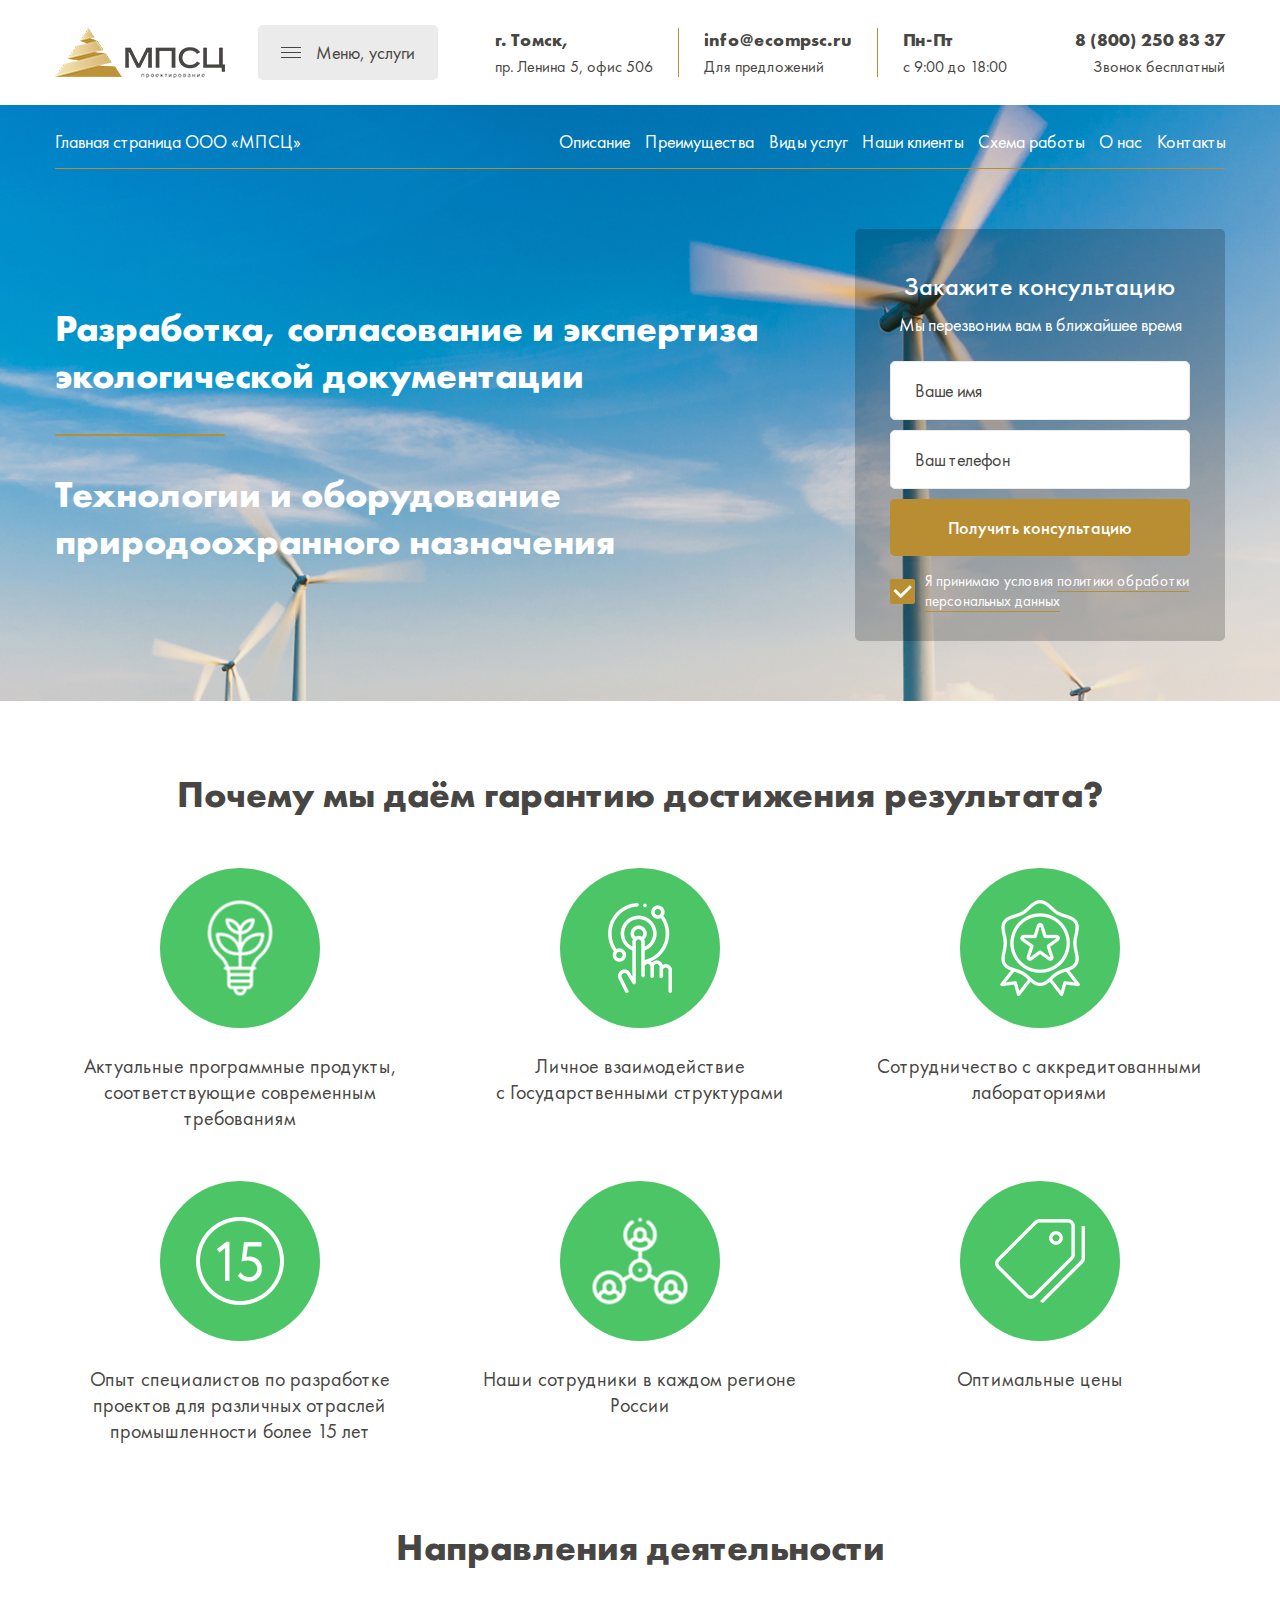
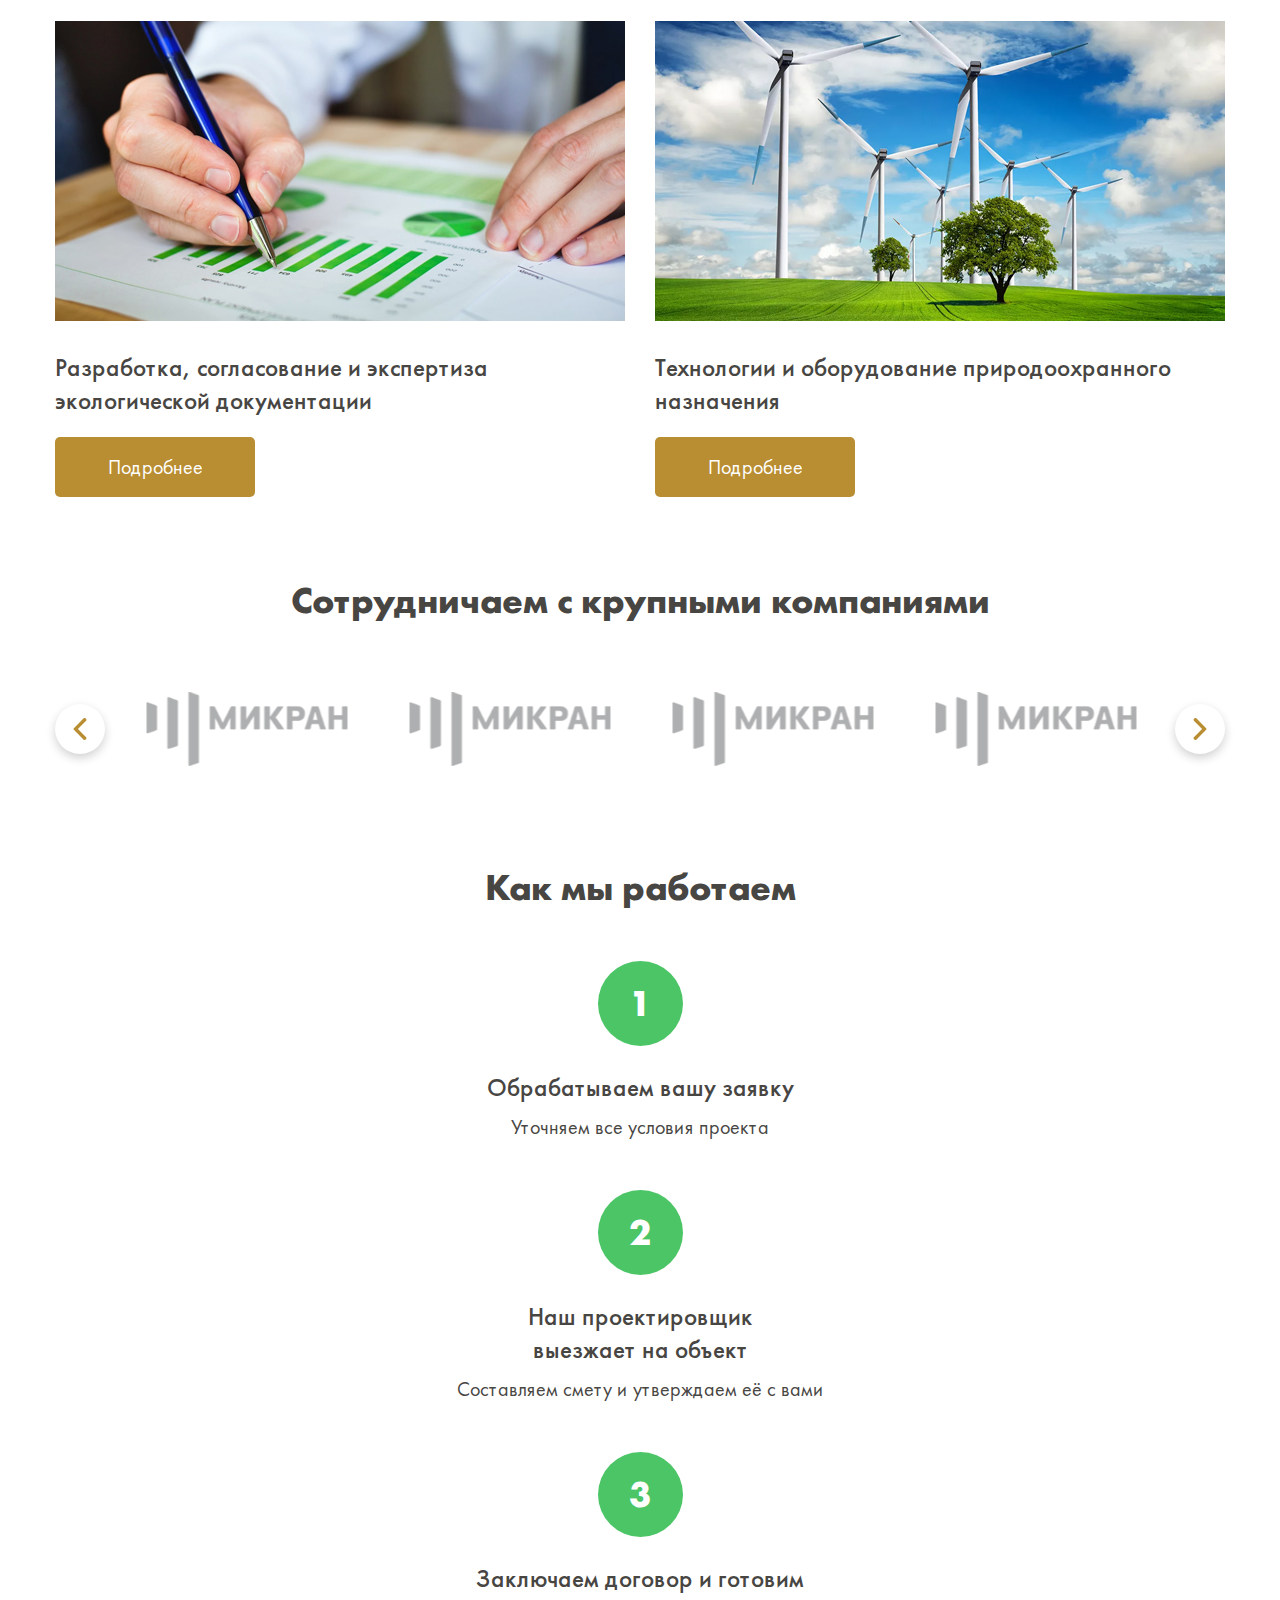
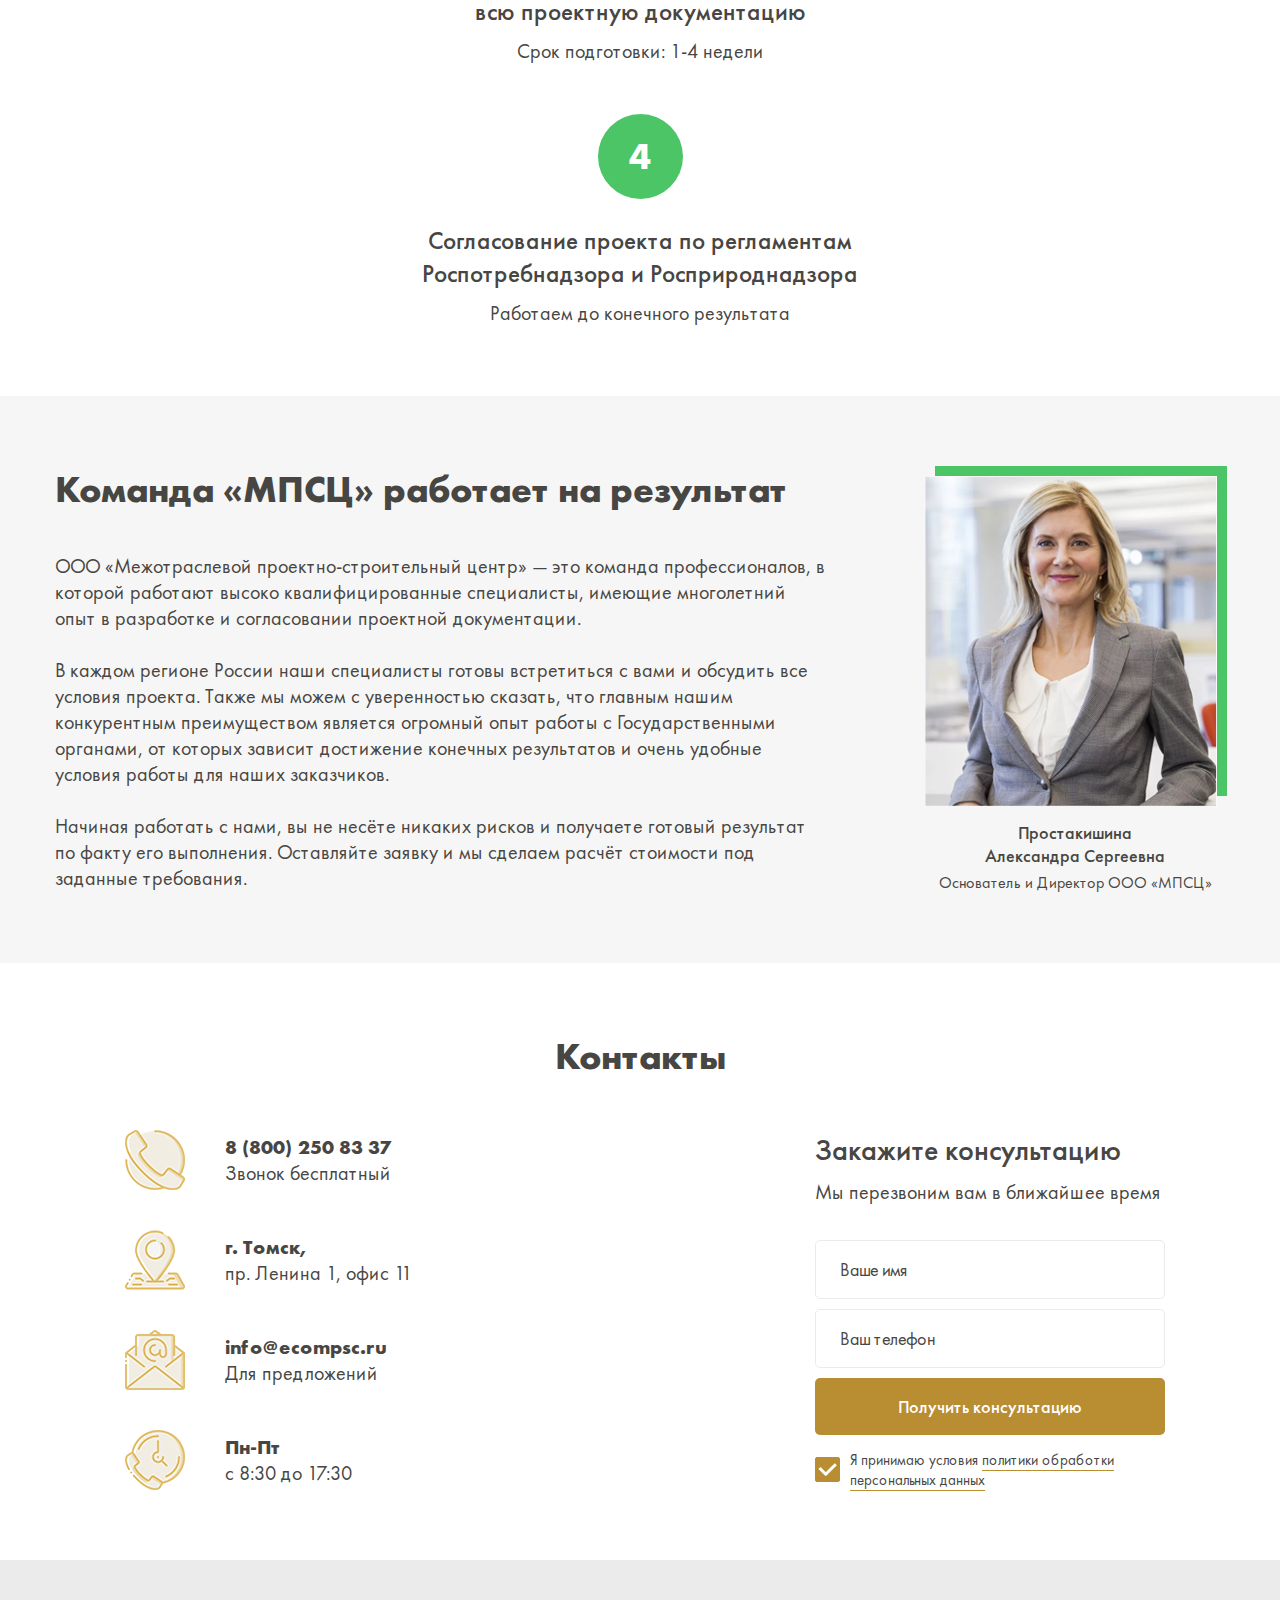
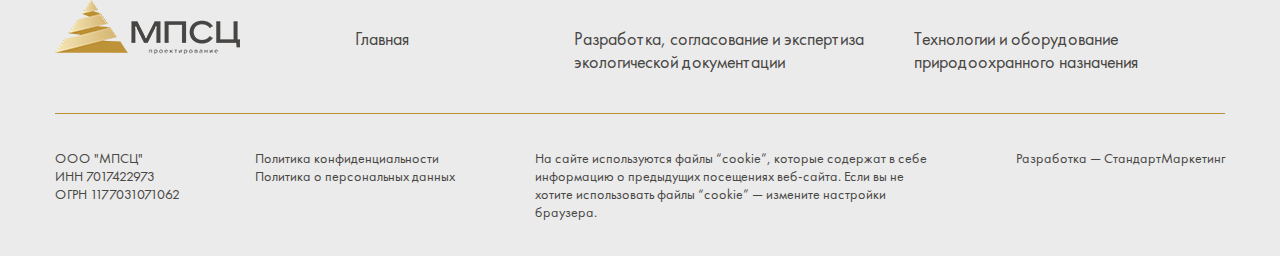
==== index.html @ b207e724 "sfdvdsfv" ====
<!DOCTYPE html>
<html>
<head>
	<title></title>
	<meta name="keywords" content=''>
	<meta name="description" content=''>

	<meta name="format-detection" content="telephone=no">

	<meta http-equiv="Content-Type" content="text/html; charset=utf-8">
	<meta name="viewport" content="width=device-width,minimum-scale=1,maximum-scale=1">
	<link rel="stylesheet" href="css/reset.css" type="text/css">
	<link rel="stylesheet" href="css/jquery.fancybox.css" type="text/css">
	<link rel="stylesheet" href="css/slick.css" type="text/css">
	<link rel="stylesheet" href="css/layout.css" type="text/css">
	<link rel="stylesheet" href="css/main.css" type="text/css">

</head>
<body>
	<div class="body-wrap">
		<div class="header">
			<div class="container">
				<div class="wrap">
					<div class="mobile-btn">
						<div class="mobile-btn-el"></div>
					</div>
					<div class="header-logo">
						<a href="/"><img src="i/logo.png"></a>
					</div>
					<div class="header-menu-btn">
						<div class="burger">
							<div class="burger-el"></div>
						</div>
						<span>Меню, услуги</span>
					</div>
					<div class="header-contacts">
						<div class="item">
							<div class="title">г. Томск,</div>
							<span>пр.&nbsp;Ленина&nbsp;5, офис&nbsp;506</span>
						</div>
						<div class="item">
							<div class="title"><a href="mailto:info@ecompsc.ru">info@ecompsc.ru</a></div>
							<span>Для предложений</span>
						</div>
						<div class="item">
							<div class="title">Пн-Пт</div>
							<span>с&nbsp;9:00 до&nbsp;18:00</span>
						</div>
					</div>
					<div class="header-phone">
						<a href="tel:88002508337">8 (800) 250 83 37</a>
						<span>Звонок бесплатный</span>
					</div>
				</div>
			</div>
		</div>

		<div class="b-face">
			<div class="face-head">
				<div class="container">
					<div class="wrap">
						<div class="title">Главная страница ООО «МПСЦ»</div>
						<ul class="face-nav">
							<li><a href="#" class="nav-a">Описание</a></li>
							<li><a href="#" class="nav-a">Преимущества</a></li>
							<li><a href="#" class="nav-a">Виды услуг</a></li>
							<li><a href="#" class="nav-a">Наши клиенты</a></li>
							<li><a href="#" class="nav-a">Схема работы</a></li>
							<li><a href="#" class="nav-a">О нас</a></li>
							<li><a href="#" class="nav-a">Контакты</a></li>
						</ul>
					</div>
				</div>
			</div>
			<div class="face-content">
				<div class="container">
					<div class="wrap">
						<div class="content">
							<h2 class="title">Разработка, согласование и&nbsp;экспертиза экологической документации</h2>
							<div class="line"></div>
							<h3 class="title">Технологии и&nbsp;оборудование природоохранного назначения</h3>
						</div>
						<div class="form-wrap">
							<div class="title">Закажите консультацию</div>
							<div class="subtitle">Мы перезвоним вам в ближайшее время</div>
							<div class="b-form">
								<form>
									<div class="b-input">
										<input type="text" placeholder="Ваше имя">
									</div>
									<div class="b-input">
										<input type="tel" placeholder="Ваш телефон">
									</div>
									<button type="submit" class="b-btn">Получить консультацию</button>
									<div class="policy-text"><div class="radio-btn active"></div>Я принимаю условия <a href="#popup-policy" class="fancybox">политики обработки персональных данных</a></div>
								</form>
							</div>
						</div>
					</div>
				</div>
			</div>
		</div>

		<div class="b-section first">
			<div class="container">
				<h2 class="b-title">Почему мы даём гарантию достижения результата?</h2>
				<ul class="b-advs">
					<li>
						<div class="image"><img src="i/adv-i-1.png"></div>
						<div class="text">Актуальные программные продукты, соответствующие современным требованиям</div>
					</li>
					<li>
						<div class="image"><img src="i/adv-i-2.png"></div>
						<div class="text">Личное взаимодействие с&nbsp;Государственными структурами</div>
					</li>
					<li>
						<div class="image"><img src="i/adv-i-3.png"></div>
						<div class="text">Сотрудничество с&nbsp;аккредитованными лабораториями</div>
					</li>
					<li>
						<div class="image"><img src="i/adv-i-4.png"></div>
						<div class="text">Опыт специалистов по разработке проектов для различных отраслей промышленности более 15&nbsp;лет</div>
					</li>
					<li>
						<div class="image"><img src="i/adv-i-5.png"></div>
						<div class="text">Наши сотрудники в&nbsp;каждом регионе России</div>
					</li>
					<li>
						<div class="image"><img src="i/adv-i-6.png"></div>
						<div class="text">Оптимальные цены</div>
					</li>
				</ul>
			</div>
		</div>

		<div class="b-section">
			<div class="container">
				<h2 class="b-title">Направления деятельности</h2>
				<ul class="b-cards">
					<li>
						<div class="image"><img src="i/direct-1.jpg"></div>
						<div class="title">Разработка, согласование и&nbsp;экспертиза экологической документации</div>
						<a href="#" class="b-btn">Подробнее</a>
					</li>
					<li>
						<div class="image"><img src="i/direct-2.jpg"></div>
						<div class="title">Технологии и&nbsp;оборудование природоохранного назначения</div>
						<a href="#" data-scroll-offset="30" class="b-btn">Подробнее</a>
					</li>
				</ul>
			</div>
		</div>

		<div class="b-section">
			<div class="container">
				<h2 class="b-title">Сотрудничаем с&nbsp;крупными компаниями</h2>
				<div class="b-logos-slider">
					<div class="slide"><img src="i/s-logo-1.png"></div>
					<div class="slide"><img src="i/s-logo-1.png"></div>
					<div class="slide"><img src="i/s-logo-1.png"></div>
					<div class="slide"><img src="i/s-logo-1.png"></div>
					<div class="slide"><img src="i/s-logo-1.png"></div>
				</div>
			</div>
		</div>

		<div class="b-section last">
			<div class="container">
				<h2 class="b-title">Как мы работаем</h2>
				<ul class="b-steps">
					<li>
						<div class="number">1</div>
						<div class="title">Обрабатываем вашу заявку</div>
						<div class="text">Уточняем все условия проекта</div>
					</li>
					<li>
						<div class="number">2</div>
						<div class="title">Наш проектировщик<br> выезжает на&nbsp;объект</div>
						<div class="text">Составляем смету и&nbsp;утверждаем её с&nbsp;вами</div>
					</li>
					<li>
						<div class="number">3</div>
						<div class="title">Заключаем договор и&nbsp;готовим<br> всю проектную документацию</div>
						<div class="text">Срок подготовки: <nobr>1-4 недели</nobr></div>
					</li>
					<li>
						<div class="number">4</div>
						<div class="title">Согласование проекта по&nbsp;регламентам<br> Роспотребнадзора и&nbsp;Росприроднадзора</div>
						<div class="text">Работаем до&nbsp;конечного результата</div>
					</li>
				</ul>
			</div>
		</div>

		<div class="b-section grey-section">
			<div class="container">
				<div class="b-person-text">
					<div class="content">
						<h2 class="b-title">Команда «МПСЦ» работает на&nbsp;результат</h2>
						<div class="b-text">
							<p>ООО «Межотраслевой проектно-строительный центр» — это команда профессионалов, в которой работают высоко квалифицированные специалисты, имеющие многолетний опыт в разработке и согласовании проектной документации.</p><br>
							<p>В каждом регионе России наши специалисты готовы встретиться с вами и обсудить все условия проекта. Также мы можем с уверенностью сказать, что главным нашим конкурентным преимуществом является огромный опыт работы с Государственными органами, от которых зависит достижение конечных результатов и очень удобные условия работы для наших заказчиков.</p><br>
							<p>Начиная работать с нами, вы не несёте никаких рисков и получаете готовый результат по факту его выполнения. Оставляйте заявку и мы сделаем расчёт стоимости под заданные требования.</p>
						</div>
					</div>
					<div class="person">
						<div class="image"><img src="i/director.jpg"></div>
						<div class="name">Простакишина<br> Александра Сергеевна</div>
						<div class="position">Основатель и&nbsp;Директор ООО&nbsp;«МПСЦ»</div>
					</div>
				</div>
			</div>
		</div>

		<div class="b-section last">
			<div class="container">
				<h2 class="b-title">Контакты</h2>
				<div class="b-contacts">
					<ul class="contacts-list">
						<li>
							<div class="icon"><img src="i/cont-1.png"></div>
							<div class="text">
								<div class="title"><a href="tel:88002508337">8 (800) 250 83 37</a></div>
								<p>Звонок бесплатный</p>
							</div>
						</li>
						<li>
							<div class="icon"><img src="i/cont-2.png"></div>
							<div class="text">
								<div class="title">г.&nbsp;Томск,</div>
								<p>пр.&nbsp;Ленина&nbsp;1, офис&nbsp;11</p>
							</div>
						</li>
						<li>
							<div class="icon"><img src="i/cont-3.png"></div>
							<div class="text">
								<div class="title"><a href="mailto:info@ecompsc.ru">info@ecompsc.ru</a></div>
								<p>Для предложений</p>
							</div>
						</li>
						<li>
							<div class="icon"><img src="i/cont-4.png"></div>
							<div class="text">
								<div class="title">Пн-Пт</div>
								<p>с&nbsp;8:30 до&nbsp;17:30</p>
							</div>
						</li>
					</ul>
					<div class="form-wrap">
						<div class="title">Закажите консультацию</div>
						<div class="subtitle">Мы перезвоним вам в&nbsp;ближайшее время</div>
						<div class="b-form">
							<form>
								<div class="b-input">
									<input type="text" placeholder="Ваше имя">
								</div>
								<div class="b-input">
									<input type="tel" placeholder="Ваш телефон">
								</div>
								<button type="submit" class="b-btn">Получить консультацию</button>
								<div class="policy-text"><div class="radio-btn active"></div>Я принимаю условия <a href="#popup-policy" class="fancybox">политики обработки персональных данных</a></div>
							</form>
						</div>
					</div>
				</div>
			</div>
		</div>

		<div class="footer">
			<div class="container">
				<div class="footer-top">
					<div class="footer-logo">
						<a href="/"><img src="i/logo-big.png"></a>
					</div>
					<div class="footer-nav">
						<ul>
							<li><a href="/">Главная</a></li>
						</ul>
						<ul>
							<li><a href="/">Разработка, согласование и&nbsp;экспертиза экологической документации</a></li>
						</ul>
						<ul>
							<li><a href="/">Технологии и&nbsp;оборудование природоохранного назначения</a></li>
						</ul>
					</div>
				</div>
				<div class="footer-bot">
					<div class="footer-about">
						<ul>
							<li>ООО "МПСЦ"</li>
							<li>ИНН 7017422973</li>
							<li>ОГРН 1177031071062</li>
						</ul>
						<ul>
							<li><a href="/" target="_blank">Политика конфиденциальности</a></li>
							<li><a href="#popup-policy" class="fancybox">Политика о&nbsp;персональных данных</a></li>
						</ul>
					</div>
					<div class="footer-cookie">
						<p>На сайте используются <a href="/" target="_blank">файлы “cookie”</a>, которые содержат в себе информацию о предыдущих посещениях веб-сайта. Если вы не хотите использовать <a href="/" target="_blank">файлы “cookie”</a> — измените настройки браузера.</p>
					</div>
					<div class="logo-dev">
						<a href="https://atkgroup.pro">Разработка — СтандартМаркетинг</a>
					</div>
				</div>
			</div>
		</div>

		<div style="display:none;">
		</div>
	</div>

	<script type="text/javascript" src="js/jquery-2.1.1.min.js"></script>
	<script type="text/javascript" src="js/jquery.fancybox.js"></script>
	<script type="text/javascript" src="js/jquery.inputmask.bundle.js"></script>
	<script type="text/javascript" src="js/slick.js"></script>
	<script type="text/javascript" src="js/main.js"></script>
</body>
</html>
---- css/layout.css ----
@charset "utf-8";

@font-face {
    font-family: 'FuturaPT';
    src: url('../fonts/FuturaPT-Light.eot');
    src: url('../fonts/FuturaPT-Light.eot?#iefix') format('embedded-opentype'),
         url('../fonts/FuturaPT-Light.svg#FuturaPT-Light') format('svg'),
         url('../fonts/FuturaPT-Light.ttf') format('truetype'),
         url('../fonts/FuturaPT-Light.woff') format('woff'),
         url('../fonts/FuturaPT-Light.woff2') format('woff2');
    font-weight: 300;
    font-style: normal;
    font-display: swap;
}

@font-face {
    font-family: 'FuturaPT';
    src: url('../fonts/FuturaPT-Book.eot');
    src: url('../fonts/FuturaPT-Book.eot?#iefix') format('embedded-opentype'),
         url('../fonts/FuturaPT-Book.svg#FuturaPT-Book') format('svg'),
         url('../fonts/FuturaPT-Book.ttf') format('truetype'),
         url('../fonts/FuturaPT-Book.woff') format('woff'),
         url('../fonts/FuturaPT-Book.woff2') format('woff2');
    font-weight: normal;
    font-style: normal;
    font-display: swap;
}

@font-face {
    font-family: 'FuturaPT';
    src: url('../fonts/FuturaPT-Medium.eot');
    src: url('../fonts/FuturaPT-Medium.eot?#iefix') format('embedded-opentype'),
         url('../fonts/FuturaPT-Medium.svg#FuturaPT-Medium') format('svg'),
         url('../fonts/FuturaPT-Medium.ttf') format('truetype'),
         url('../fonts/FuturaPT-Medium.woff') format('woff'),
         url('../fonts/FuturaPT-Medium.woff2') format('woff2');
    font-weight: 500;
    font-style: normal;
    font-display: swap;
}

@font-face {
  font-family: 'FuturaPT';
    src: url('../fonts/FuturaPT-Demi.eot');
    src: url('../fonts/FuturaPT-Demi.eot?#iefix') format('embedded-opentype'),
         url('../fonts/FuturaPT-Demi.svg#FuturaPT-Demi') format('svg'),
         url('../fonts/FuturaPT-Demi.ttf') format('truetype'),
         url('../fonts/FuturaPT-Demi.woff') format('woff'),
         url('../fonts/FuturaPT-Demi.woff2') format('woff2');
    font-weight: 600;
    font-style: normal;
    font-display: swap;
}

@font-face {
    font-family: 'FuturaPT';
    src: url('../fonts/FuturaPT-Bold.eot');
    src: url('../fonts/FuturaPT-Bold.eot?#iefix') format('embedded-opentype'),
         url('../fonts/FuturaPT-Bold.svg#FuturaPT-Bold') format('svg'),
         url('../fonts/FuturaPT-Bold.ttf') format('truetype'),
         url('../fonts/FuturaPT-Bold.woff') format('woff'),
         url('../fonts/FuturaPT-Bold.woff2') format('woff2');
    font-weight: 700;
    font-style: normal;
    font-display: swap;
}

@font-face {
    font-family: 'FuturaPT';
    src: url('../fonts/FuturaPT-ExtraBold.eot');
    src: url('../fonts/FuturaPT-ExtraBold.eot?#iefix') format('embedded-opentype'),
         url('../fonts/FuturaPT-ExtraBold.svg#FuturaPT-ExtraBold') format('svg'),
         url('../fonts/FuturaPT-ExtraBold.ttf') format('truetype'),
         url('../fonts/FuturaPT-ExtraBold.woff') format('woff'),
         url('../fonts/FuturaPT-ExtraBold.woff2') format('woff2');
    font-weight: 800;
    font-style: normal;
    font-display: swap;
}

@font-face {
    font-family: 'FuturaPT';
    src: url('../fonts/FuturaPT-Heavy.eot');
    src: url('../fonts/FuturaPT-Heavy.eot?#iefix') format('embedded-opentype'),
         url('../fonts/FuturaPT-Heavy.svg#FuturaPT-Heavy') format('svg'),
         url('../fonts/FuturaPT-Heavy.ttf') format('truetype'),
         url('../fonts/FuturaPT-Heavy.woff') format('woff'),
         url('../fonts/FuturaPT-Heavy.woff2') format('woff2');
    font-weight: 900;
    font-style: normal;
    font-display: swap;
}

@font-face {
    font-family: 'FuturaPTCond';
    src: url('../fonts/FuturaPTCond-Book.eot');
    src: url('../fonts/FuturaPTCond-Book.eot?#iefix') format('embedded-opentype'),
         url('../fonts/FuturaPTCond-Book.svg#FuturaPTCond-Book') format('svg'),
         url('../fonts/FuturaPTCond-Book.ttf') format('truetype'),
         url('../fonts/FuturaPTCond-Book.woff') format('woff'),
         url('../fonts/FuturaPTCond-Book.woff2') format('woff2');
    font-weight: normal;
    font-style: normal;
    font-display: swap;
}

@font-face {
    font-family: 'FuturaPTCond';
    src: url('../fonts/FuturaPTCond-Medium.eot');
    src: url('../fonts/FuturaPTCond-Medium.eot?#iefix') format('embedded-opentype'),
         url('../fonts/FuturaPTCond-Medium.svg#FuturaPTCond-Medium') format('svg'),
         url('../fonts/FuturaPTCond-Medium.ttf') format('truetype'),
         url('../fonts/FuturaPTCond-Medium.woff') format('woff'),
         url('../fonts/FuturaPTCond-Medium.woff2') format('woff2');
    font-weight: 500;
    font-style: normal;
    font-display: swap;
}

@font-face {
    font-family: 'FuturaPTCond';
    src: url('../fonts/FuturaPTCond-Bold.eot');
    src: url('../fonts/FuturaPTCond-Bold.eot?#iefix') format('embedded-opentype'),
         url('../fonts/FuturaPTCond-Bold.svg#FuturaPTCond-Bold') format('svg'),
         url('../fonts/FuturaPTCond-Bold.ttf') format('truetype'),
         url('../fonts/FuturaPTCond-Bold.woff') format('woff'),
         url('../fonts/FuturaPTCond-Bold.woff2') format('woff2');
    font-weight: 700;
    font-style: normal;
    font-display: swap;
}

@font-face {
    font-family: 'FuturaPTCond';
    src: url('../fonts/FuturaPTCond-ExtraBold.eot');
    src: url('../fonts/FuturaPTCond-ExtraBold.eot?#iefix') format('embedded-opentype'),
         url('../fonts/FuturaPTCond-ExtraBold.svg#FuturaPTCond-ExtraBold') format('svg'),
         url('../fonts/FuturaPTCond-ExtraBold.ttf') format('truetype'),
         url('../fonts/FuturaPTCond-ExtraBold.woff') format('woff'),
         url('../fonts/FuturaPTCond-ExtraBold.woff2') format('woff2');
    font-weight: 800;
    font-style: normal;
    font-display: swap;
}

html,
body {
	position: relative;
}
body {
	min-width: 300px;
	text-align: center;
	overflow-x: hidden;
	-webkit-text-size-adjust: none;
	color: #484643;
    font-family: 'FuturaPT', sans-serif;
}
body.no-scroll {
	height: 100vh !important;
	overflow: hidden !important;
}
body .body-wrap {
    box-sizing: border-box;
    overflow-x: hidden;
}
a{
	text-decoration: none;
	color: inherit;
	-webkit-transition: all 0.3s;
    -moz-transition: all 0.3s;
    -ms-transition: all 0.3s;
    transition: all 0.3s;
}
a[href^="tel:"], a[href^="mailto:"] {
    white-space: nowrap;
}
button {
	-webkit-transition: all 0.3s;
    -moz-transition: all 0.3s;
    -ms-transition: all 0.3s;
    transition: all 0.3s;
}
button:hover {
    cursor: pointer;
}
li{
	list-style: none;
}
h1,h2,h3,h4,h5,h6{
	font-weight: normal;
}
label.error{
	display: none !important;
}
input.error,textarea.error{
	border-color: #ff0000 !important;
}
.fancybox-inner{
	overflow: visible !important;
}
.b{
	position: relative;
}
.container {
	position: relative;
	max-width: 1230px;
	padding: 0 30px;
	box-sizing: border-box;
	margin: 0px auto;
}
input, textarea, button {
    font-family: 'FuturaPT', sans-serif;
    -webkit-appearance: none;
    -moz-appearance: none;
}
input::-webkit-input-placeholder {
	color: #484643;
}
input:-moz-placeholder {
    color: #484643;
}
textarea::-webkit-input-placeholder {
    color: #484643;
}
textarea:-moz-placeholder {
    color: #484643;
}
.mobile-btn {
	display: none;
    position: relative;
	width: 40px;
	height: 40px;
	z-index: 1;
    cursor: pointer;
    margin-right: 120px;
}
.mobile-btn .mobile-btn-el{
	position: absolute;
	border-radius: 100px;
	top: calc(50% - 1.5px);
	left: 5px;
	width: 30px;
	height: 3px;
	background-color: #b98d31;
	opacity: 1;
	-webkit-transition: all 0.3s;
	-moz-transition: all 0.3s;
	-ms-transition: all 0.3s;
	transition: all 0.3s;
}
.mobile-btn::before {
    content: '';
    position: absolute;
    border-radius: 100px;
    left: 5px;
    top: calc(50% - 1.5px);
    width: 30px;
    height: 3px;
    background-color: #b98d31;
    -webkit-transform: translateY(-7px);
    -moz-transform: translateY(-7px);
    -ms-transform: translateY(-7px);
    transform: translateY(-7px);
    -webkit-transition: all 0.3s;
    -moz-transition: all 0.3s;
    -ms-transition: all 0.3s;
    transition: all 0.3s;
}
.mobile-btn::after {
	content: '';
	position: absolute;
    border-radius: 100px;
    left: 5px;
    top: calc(50% - 1.5px);
    width: 30px;
    height: 3px;
    background-color: #b98d31;
    -webkit-transform: translateY(7px);
    -moz-transform: translateY(7px);
    -ms-transform: translateY(7px);
    transform: translateY(7px);
    -webkit-transition: all 0.3s;
    -moz-transition: all 0.3s;
    -ms-transition: all 0.3s;
    transition: all 0.3s;
}
.close-btn {
	display: none;
	position: absolute;
	width: 40px;
	height: 40px;
	z-index: 10;
    cursor: pointer;
    top: 15px;
    right: 30px;
}
.close-btn::after {
	content: '';
	position: absolute;
    border-radius: 100px;
    left: 5px;
    top: calc(50% - 2px);
    width: 30px;
    height: 4px;
    background-color: #000000;
    -webkit-transform: rotate(-45deg);
    -moz-transform: rotate(-45deg);
    -ms-transform: rotate(-45deg);
    transform: rotate(-45deg);
}
.close-btn::before {
	content: '';
    position: absolute;
    border-radius: 100px;
    left: 5px;
    top: calc(50% - 2px);
    width: 30px;
    height: 4px;
    background-color: #000000;
    -webkit-transform: rotate(45deg);
    -moz-transform: rotate(45deg);
    -ms-transform: rotate(45deg);
    transform: rotate(45deg);
}
.mobile-menu {
	display: none;
	position: fixed;
	z-index: 100;
	top: 0;
    bottom: 0;
	left: -200%;
	box-sizing: border-box;
	width: 100%;
	padding: 70px 30px;
	background-color: #ffffff;
    text-align: center;
    overflow-x: hidden;
    overflow-y: auto;
	-webkit-transition: all 0.3s;
	-moz-transition: all 0.3s;
	-ms-transition: all 0.3s;
	transition: all 0.3s;
}
.mobile-menu.active {
	left: 0;
}

.policy-text {
    display: inline-block;
    max-width: 100%;
    font-size: 15px;
    position: relative;
    text-align: left;
    padding-left: 35px;
    margin-top: 15px;
}
.policy-text a {
    border-bottom: 1px solid #b98d31;
}
.policy-text a:hover {
    border-color: transparent;
}
.policy-text .radio-btn {
    display: block;
    position: absolute;
    width: 25px;
    height: 25px;
    border: 1px solid #b98d31;
    background-color: #ffffff;
    border-radius: 2px;
    left: 0;
    top: calc(50% - 12.5px);
    cursor: pointer;
}
.policy-text .radio-btn.error {
    border-color: #ff0000;
}
.policy-text .radio-btn.active {
    background-color: #b98d31;
}
.policy-text .radio-btn.active::before {
    content: '';
    display: block;
    width: 10px;
    height: 3px;
    position: absolute;
    left: 2px;
    top: 12px;
    background-color: #ffffff;
    -webkit-transform: rotate(45deg);
    -moz-transform: rotate(45deg);
    -ms-transform: rotate(45deg);
    transform: rotate(45deg);
}
.policy-text .radio-btn.active::after {
    content: '';
    display: block;
    width: 15px;
    height: 3px;
    position: absolute;
    left: 7px;
    top: 10px;
    background-color: #ffffff;
    -webkit-transform: rotate(-45deg);
    -moz-transform: rotate(-45deg);
    -ms-transform: rotate(-45deg);
    transform: rotate(-45deg);
}


@media (-webkit-min-device-pixel-ratio: 1.5) {
}	
@media screen and (max-width: 1280px){
	
}
@media screen and (max-width: 1024px){
    .mobile-btn, .mobile-menu, .close-btn {
        display: block;
    }
}
@media screen and (max-width: 768px){
    .container {
        padding: 0 10px;
    }
    .mobile-btn {
        margin-right: 80px;
    }
    .mobile-menu {
        padding: 50px 10px;
    }
    .policy-text {
        font-size: 13px;
    }
}
@media screen and (max-width: 400px){
    .mobile-btn {
        margin-right: 0;
    }
}
---- css/main.css ----
.header {
	position: relative;
	padding: 25px 0;
	background-color: #ffffff;
	z-index: 100;
}
.header .wrap {
	display: -webkit-flex;
	display: -ms-flexbox;
	display: flex;
	justify-content: space-between;
	align-items: center;
}
.header-logo {
	width: 100%;
	max-width: 170px;
}
.header-logo img {
	display: block;
	max-width: 100%;
}
.header-menu-btn {
	width: 100%;
	max-width: 180px;
	padding: 16px 10px;
	display: -webkit-flex;
	display: -ms-flexbox;
	display: flex;
	justify-content: center;
	align-items: center;
	text-align: left;
	background-color: #ebebeb;
	cursor: pointer;
	border-radius: 5px;
}
.header-menu-btn span {
	display: block;
	max-width: calc(100% - 35px);
	font-size: 18px;
}
.header-menu-btn .burger {
	position: relative;
	width: 20px;
	height: 20px;
	margin-right: 15px;
}
.header-menu-btn .burger .burger-el,
.header-menu-btn .burger:before,
.header-menu-btn .burger:after {
	content: '';
	width: 100%;
	height: 1px;
	background-color: #484643;
	position: absolute;
	left: 0;
	top: calc(50% - 0.5px);
	-webkit-transition: all 0.3s;
	-moz-transition: all 0.3s;
	-ms-transition: all 0.3s;
	transition: all 0.3s;
}
.header-menu-btn.active .burger .burger-el {
	opacity: 0;
}
.header-menu-btn .burger:before {
	-webkit-transform: translateY(-5px);
	-moz-transform: translateY(-5px);
	-ms-transform: translateY(-5px);
	transform: translateY(-5px);
}
.header-menu-btn .burger:after {
	-webkit-transform: translateY(5px);
	-moz-transform: translateY(5px);
	-ms-transform: translateY(5px);
	transform: translateY(5px);
}
.header-menu-btn.active .burger:before {
	-webkit-transform: rotate(45deg);
	-moz-transform: rotate(45deg);
	-ms-transform: rotate(45deg);
	transform: rotate(45deg);
}
.header-menu-btn.active .burger:after {
	-webkit-transform: rotate(-45deg);
	-moz-transform: rotate(-45deg);
	-ms-transform: rotate(-45deg);
	transform: rotate(-45deg);
}
.header-contacts {
	display: -webkit-flex;
	display: -ms-flexbox;
	display: flex;
	justify-content: center;
	align-items: stretch;
	max-width: calc(100% - 570px);
}
.header-contacts .item {
	border-right: 1px solid #b98d31;
	padding: 0 25px;
	text-align: left;
}
.header-contacts .item:last-child {
	border: 0;
}
.header-contacts .item .title {
	display: block;
	width: 100%;
	font-size: 18px;
	font-weight: 700;
}
.header-contacts .item span {
	display: block;
	width: 100%;
	font-size: 16px;
	margin-top: 5px;
}
.header-phone {
	width: 100%;
	max-width: 160px;
	text-align: right;
}
.header-phone a {
	display: inline-block;
	font-size: 18px;
	font-weight: 700;
}
.header-phone span {
	display: block;
	font-size: 16px;
	margin-top: 5px;
}

.footer {
	padding: 40px 0 35px;
	background-color: #ebebeb;
	position: relative;
}
.footer-top {
	display: -webkit-flex;
	display: -ms-flexbox;
	display: flex;
	justify-content: space-between;
	align-items: flex-start;
	flex-wrap: wrap;
	padding-bottom: 40px;
}
.footer-logo {
	width: 100%;
	max-width: 185px;
}
.footer-logo img {
	display: block;
	max-width: 100%;
}
.footer-nav {
	display: -webkit-flex;
	display: -ms-flexbox;
	display: flex;
	justify-content: space-between;
	align-items: flex-start;
	width: calc(100% - 240px);
	max-width: 870px;
	margin-top: 27px;
}
.footer-nav ul {
	width: calc(38% - 20px);
}
.footer-nav ul:first-child {
	width: calc(24% - 20px);
}
.footer-nav ul > li {
	font-size: 18px;
	text-align: left;
}
.footer-bot {
	padding-top: 35px;
	border-top: 1px solid #b98d31;
	display: -webkit-flex;
	display: -ms-flexbox;
	display: flex;
	justify-content: space-between;
	align-items: flex-start;
	flex-wrap: wrap;
}
.footer-about {
	width: 100%;
	max-width: 400px;
	display: -webkit-flex;
	display: -ms-flexbox;
	display: flex;
	justify-content: space-between;
	align-items: flex-start;
}
.footer-about ul {
	width: 50%;
}
.footer-about ul > li {
	text-align: left;
	font-size: 14px;
}
.footer-cookie {
	font-size: 14px;
	text-align: left;
	width: calc(100% - 670px);
	max-width: 400px;
}
.footer .logo-dev {
	width: 100%;
	max-width: 210px;
	font-size: 14px;
	text-align: right;
}

.b-section {
	position: relative;
	padding: 40px 0;
}
.b-section.left-align {
	text-align: left;
}
.b-section.first {
	padding-top: 70px;
}
.b-section.last {
	padding-bottom: 70px;
}
.b-section.grey-section {
	background-color: #f6f6f6;
	padding: 70px 0;
}
.b-section.grey-section + .b-section {
	padding-top: 70px;
}

.b-title {
	display: block;
	font-size: 37px;
	font-weight: 700;
}

.b-text {
	font-size: 20px;
	text-align: left;
}
.b-text img {
	display: block;
	max-width: 100%;
}

.b-btn {
	display: block;
	width: 100%;
	padding: 17px 10px;
	border-radius: 5px;
	border: 0;
	background-color: #b98d31;
	color: #ffffff;
	text-align: center;
	font-size: 18px;
	font-weight: 500;
}
.b-btn:hover {
	background-color: #dbaf53;
}

.b-form {
	width: 100%;
	max-width: 300px;
	margin: 0 auto;
}
.b-input {
	position: relative;
	margin-bottom: 10px;
}
.b-input input, .b-input textarea {
	display: block;
	width: 100%;
	padding: 17px 24px;
	background-color: #ffffff;
	border: 1px solid #ebebeb;
	border-radius: 5px;
	font-size: 18px;
	color: #484643;
	resize: none;
}

.b-face {
	background-position: center;
	background-repeat: no-repeat;
	background-size: cover;
	background-image: url('../i/face-bg.jpg');
	color: #ffffff;
	position: relative;
}
.b-face .face-head {
	padding-top: 10px;
}
.b-face .face-head .wrap {
	display: -webkit-flex;
	display: -ms-flexbox;
	display: flex;
	justify-content: space-between;
	align-items: center;
	border-bottom: 1px solid #b98d31;
}
.b-face .face-head .title {
	display: block;
	font-size: 18px;
}
.b-face .face-head .face-nav {
	display: -webkit-flex;
	display: -ms-flexbox;
	display: flex;
	justify-content: flex-end;
	align-items: stretch;
}
.b-face .face-head .face-nav > li {
	font-size: 18px;
	margin-left: 15px;
}
.b-face .face-head .face-nav > li:first-child {
	margin-left: 0;
}
.b-face .face-head .face-nav > li a {
	display: block;
	padding: 15px 0;
	position: relative;
}
.b-face .face-head .face-nav > li a:before {
	content: '';
	width: 100%;
	height: 2px;
	background-color: #4cc567;
	position: absolute;
	left: 0;
	bottom: -1px;
	opacity: 0;
	-webkit-transition: all 0.3s;
	-moz-transition: all 0.3s;
	-ms-transition: all 0.3s;
	transition: all 0.3s;
}
.b-face .face-head .face-nav > li a:hover:before {
	opacity: 1;
}
.b-face .face-content {
	padding: 60px 0;
}
.b-face .face-content .wrap {
	display: -webkit-flex;
	display: -ms-flexbox;
	display: flex;
	justify-content: space-between;
	align-items: center;
}
.b-face .face-content .content {
	width: calc(100% - 460px);
	text-align: left;
}
.b-face .face-content .content .title {
	display: block;
	font-size: 37px;
	font-weight: 700;
}
.b-face .face-content .content .line {
	width: 100%;
	max-width: 170px;
	height: 2px;
	margin: 35px 0;
	background-color: #b98d31;
}
.b-face .face-content .form-wrap {
	width: 100%;
	max-width: 370px;
	border-radius: 5px;
	padding: 40px 35px 30px;
	background-color: rgba(0,0,0,0.2);
}
.b-face .face-content .form-wrap .title {
	display: block;
	font-size: 26px;
	font-weight: 500;
}
.b-face .face-content .form-wrap .subtitle {
	font-size: 18px;
	margin-top: 10px;
}
.b-face .face-content .form-wrap .b-form {
	margin-top: 25px;
}

.b-advs {
	display: -webkit-flex;
	display: -ms-flexbox;
	display: flex;
	justify-content: flex-start;
	align-items: flex-start;
	flex-wrap: wrap;
}
.b-advs > li {
	width: calc(100%/3 - 20px);
	margin-top: 50px;
	margin-right: 30px;
}
.b-advs > li:nth-child(3n) {
	margin-right: 0;
}
.b-advs > li .image {
	position: relative;
	width: 160px;
	height: 160px;
	border-radius: 50%;
	background-color: #4cc567;
	margin: 0 auto;
}
.b-advs > li .image img {
	display: block;
	max-width: 60%;
	max-height: 60%;
	position: absolute;
	left: 50%;
	top: 50%;
	-webkit-transform: translate(-50%, -50%);
	-moz-transform: translate(-50%, -50%);
	-ms-transform: translate(-50%, -50%);
	transform: translate(-50%, -50%);
}
.b-advs > li .text {
	margin-top: 25px;
	font-size: 20px;
}

.b-cards {
	display: -webkit-flex;
	display: -ms-flexbox;
	display: flex;
	justify-content: space-between;
	align-items: flex-start;
	flex-wrap: wrap;
}
.b-cards > li {
	width: calc(50% - 15px);
	margin-top: 50px;
	text-align: left;
}
.b-cards > li .image {
	position: relative;
}
.b-cards > li .image img {
	display: block;
	max-width: 100%;
	margin: 0 auto;
}
.b-cards > li .title {
	margin-top: 30px;
	font-size: 25px;
	font-weight: 500;
}
.b-cards > li .b-btn {
	max-width: 200px;
	margin-top: 20px;
	font-size: 20px;
	font-weight: 400;
}

.b-logos-slider {
	margin-top: 50px;
	position: relative;
	padding: 0 60px;
}
.b-logos-slider .slick-arrow {
	display: block;
	width: 50px;
	height: 50px;
	font-size: 0;
	border: 14px solid transparent;
	border-radius: 50%;
	background-color: #ffffff;
	position: absolute;
	top: calc(50% - 25px);
	box-shadow: 0px 4px 10px 0px rgba(31, 31, 33, 0.2);
	background-size: contain;
	background-position: center;
	background-repeat: no-repeat;
}
.b-logos-slider .slick-prev {
	background-image: url('../i/slick-prev-1.svg');
	left: 0;
}
.b-logos-slider .slick-next {
	background-image: url('../i/slick-next-1.svg');
	right: 0;
}
.b-logos-slider .slide {
	position: relative;
	margin: 0 10px;
	height: 110px;
}
.b-logos-slider .slide img {
	display: block;
	max-width: 100%;
	max-height: 100%;
	position: absolute;
	left: 50%;
	top: 50%;
	-webkit-transform: translate(-50%, -50%);
	-moz-transform: translate(-50%, -50%);
	-ms-transform: translate(-50%, -50%);
	transform: translate(-50%, -50%);
}

.b-steps > li {
	margin-top: 50px;
}
.b-steps > li .number {
	display: -webkit-flex;
	display: -ms-flexbox;
	display: flex;
	justify-content: center;
	align-items: center;
	align-content: center;
	width: 85px;
	height: 85px;
	border-radius: 50%;
	background-color: #4cc567;
	color: #ffffff;
	font-size: 37px;
	font-weight: 700;
	line-height: 1;
	margin: 0 auto;
}
.b-steps > li .title {
	font-size: 25px;
	font-weight: 500;
	margin-top: 25px;
}
.b-steps > li .text {
	font-size: 20px;
	margin-top: 10px;
}

.b-person-text {
	display: -webkit-flex;
	display: -ms-flexbox;
	display: flex;
	justify-content: space-between;
	align-items: flex-start;
}
.b-person-text .content {
	width: calc(100% - 400px);
	text-align: left;
}
.b-person-text .b-text {
	margin-top: 40px;
}
.b-person-text .person {
	width: 100%;
	max-width: 300px;
}
.b-person-text .person .image {
	padding: 10px 8px 0 0;
}
.b-person-text .person .image img {
	display: block;
	max-width: 100%;
	box-shadow: 10px -10px 0 0 #4cc567;
}
.b-person-text .person .name {
	font-size: 18px;
	font-weight: 500;
	margin-top: 15px;
}
.b-person-text .person .position {
	margin-top: 5px;
	font-size: 16px;
}

.b-contacts {
	margin-top: 50px;
	display: -webkit-flex;
	display: -ms-flexbox;
	display: flex;
	justify-content: space-between;
	align-items: center;
}
.b-contacts .contacts-list {
	width: calc(100% - 470px);
	padding: 0 70px;
}
.b-contacts .contacts-list > li {
	display: -webkit-flex;
	display: -ms-flexbox;
	display: flex;
	justify-content: space-between;
	align-items: center;
	margin-bottom: 40px;
}
.b-contacts .contacts-list > li:last-child {
	margin-bottom: 0;
}
.b-contacts .contacts-list > li .icon {
	position: relative;
	width: 60px;
	height: 60px;
}
.b-contacts .contacts-list > li .icon img {
	display: block;
	max-width: 100%;
	max-height: 100%;
}
.b-contacts .contacts-list > li .text {
	text-align: left;
	width: calc(100% - 100px);
}
.b-contacts .contacts-list > li .text .title {
	font-weight: 700;
	font-size: 20px;
}
.b-contacts .contacts-list > li .text p {
	display: block;
	font-size: 20px;
}
.b-contacts .form-wrap {
	padding: 0 60px;
	width: 100%;
	max-width: 470px;
	text-align: left;
}
.b-contacts .form-wrap .title {
	font-size: 30px;
	font-weight: 500;
}
.b-contacts .form-wrap .subtitle {
	font-size: 20px;
	margin-top: 10px;
}
.b-contacts .form-wrap .b-form {
	max-width: 350px;
	margin-top: 35px;
}



@media screen and (max-width: 1230px){
	.b-contacts .contacts-list {
		padding: 0;
		width: calc(100% - 380px);
	}
	.b-contacts .form-wrap {
		max-width: 350px;
		padding: 0;
	}
}
@media screen and (max-width: 1024px){
	.header {
		padding: 15px 0;
	}
	.header-menu-btn, .header-contacts {
		display: none;
	}

	.footer {
		display: block;
	}
	.footer-logo {
		margin: 0 auto;
	}
	.footer-nav {
		width: 100%;
		max-width: none;
	}
	.footer-about {
		display: block;
		max-width: 200px;
	}
	.footer-about ul {
		width: 100%;
	}
	.footer-cookie {
		width: calc(100% - 450px);
	}

	.b-face .face-head .wrap {
		display: block;
	}
	.b-face .face-head .wrap .face-nav {
		justify-content: space-between;
	}
	.b-face .face-content .wrap {
		display: block;
	}
	.b-face .face-content .content {
		width: 100%;
	}
	.b-face .face-content .form-wrap {
		margin: 40px auto 0;
	}

	.b-person-text .content {
		width: calc(100% - 330px);
	}
}
@media screen and (max-width: 768px){
	.header {
		padding: 10px 0;
	}
	.header-logo {
		max-width: 130px;
	}
	.header-phone {
		max-width: 120px;
	}
	.header-phone a {
		font-size: 14px;
	}
	.header-phone span {
		font-size: 12px;
		margin-top: 0;
	}

	.footer {
		padding: 25px 0 15px;
	}
	.footer-top {
		padding-bottom: 25px;
	}
	.footer-nav {
		display: block;
	}
	.footer-nav ul,
	.footer-nav ul:first-child {
		width: 100%;
	}
	.footer-nav ul > li {
		text-align: center;
		font-size: 16px;
	}
	.footer-bot {
		display: block;
		padding-top: 15px;
	}
	.footer-about {
		max-width: none;
	}
	.footer-about ul > li {
		font-size: 12px;
		text-align: center;
	}
	.footer-cookie {
		width: 100%;
		max-width: none;
		margin-top: 20px;
		font-size: 12px;
	}
	.footer .logo-dev {
		margin-top: 20px;
		max-width: none;
		text-align: center;
		font-size: 12px;
	}

	.b-section {
		padding: 25px 0;
	}
	.b-section.first {
		padding-top: 50px;
	}
	.b-section.last {
		padding-bottom: 50px;
	}
	.b-section.grey-section {
		padding: 50px 0;
	}
	.b-section.grey-section + .b-section {
		padding-top: 50px;
	}

	.b-title {
		font-size: 24px;
	}

	.b-text {
		font-size: 16px;
	}

	.b-btn {
		font-size: 14px;
		padding: 16px 10px;
	}

	.b-input input, .b-input textarea {
		padding: 16px 14px;
		font-size: 14px;
	}

	.b-face .face-head .title {
		font-size: 14px;
	}
	.b-face .face-head .face-nav {
		overflow-x: auto;
	}
	.b-face .face-head .face-nav > li {
		font-size: 14px;
		white-space: nowrap;
	}
	.b-face .face-head .face-nav > li a {
		padding: 10px 0;
	}
	.b-face .face-head .face-nav > li a:before {
		content: none;
	}
	.b-face .face-content {
		padding: 40px 0;
	}
	.b-face .face-content .content {
		text-align: center;
	}
	.b-face .face-content .content .title {
		font-size: 24px;
	}
	.b-face .face-content .content .line {
		margin: 15px auto;
	}
	.b-face .face-content .form-wrap {
		margin-top: 30px;
		padding: 20px 15px 15px;
	}
	.b-face .face-content .form-wrap .title {
		font-size: 20px;
	}
	.b-face .face-content .form-wrap .subtitle {
		font-size: 15px;
		margin-top: 5px;
	}
	.b-face .face-content .form-wrap .b-form {
		margin-top: 20px;
	}

	.b-advs > li {
		margin-top: 30px;
		margin-right: 20px;
		width: calc(100%/3 - 40px/3);
	}
	.b-advs > li .image {
		width: 100px;
		height: 100px;
	}
	.b-advs > li .text {
		font-size: 14px;
		margin-top: 10px;
	}

	.b-cards > li {
		width: calc(50% - 10px);
		margin-top: 20px;
	}
	.b-cards > li .title {
		font-size: 18px;
		margin-top: 15px;
	}
	.b-cards > li .b-btn {
		font-size: 14px;
		margin-top: 10px;
	}

	.b-logos-slider {
		padding: 0 46px;
		margin-top: 20px;
	}
	.b-logos-slider .slick-arrow {
		width: 36px;
		height: 36px;
		top: calc(50% - 18px);
		border: 8px solid transparent;
	}

	.b-steps > li {
		margin-top: 30px;
	}
	.b-steps > li .number {
		width: 60px;
		height: 60px;
		font-size: 24px;
	}
	.b-steps > li .title {
		font-size: 18px;
		margin-top: 15px;
	}
	.b-steps > li .text {
		font-size: 14px;
		margin-top: 5px;
	}

	.b-person-text {
		display: block;
	}
	.b-person-text .content {
		width: 100%;
		text-align: center;
	}
	.b-person-text .b-text {
		margin-top: 20px;
	}
	.b-person-text .person {
		margin: 30px auto 0;
	}
	.b-person-text .person .name {
		font-size: 16px;
	}
	.b-person-text .person .position {
		font-size: 14px;
	}

	.b-contacts {
		margin-top: 30px;
		display: block;
	}
	.b-contacts .contacts-list {
		width: 100%;
		max-width: 300px;
		margin: 0 auto;
	}
	.b-contacts .contacts-list > li {
		margin-bottom: 20px;
	}
	.b-contacts .contacts-list > li .icon {
		width: 40px;
		height: 40px;
	}
	.b-contacts .contacts-list > li .text {
		width: calc(100% - 60px);
	}
	.b-contacts .contacts-list > li .text .title {
		font-size: 16px;
	}
	.b-contacts .contacts-list > li .text p {
		font-size: 16px;
	}
	.b-contacts .form-wrap {
		margin: 40px auto 0;
		max-width: none;
		text-align: center;
	}
	.b-contacts .form-wrap .title {
		font-size: 20px;
	}
	.b-contacts .form-wrap .subtitle {
		font-size: 16px;
	}
	.b-contacts .form-wrap .b-form {
		margin-top: 20px;
		max-width: 300px;
	}
}
@media screen and (max-width: 620px){
	.b-advs {
		justify-content: space-between;
	}
	.b-advs > li {
		margin-right: 0;
		width: calc(50% - 10px);
	}
}
@media screen and (max-width: 560px){
	.b-cards {
		display: block;
	}
	.b-cards > li {
		width: 100%;
	}
}
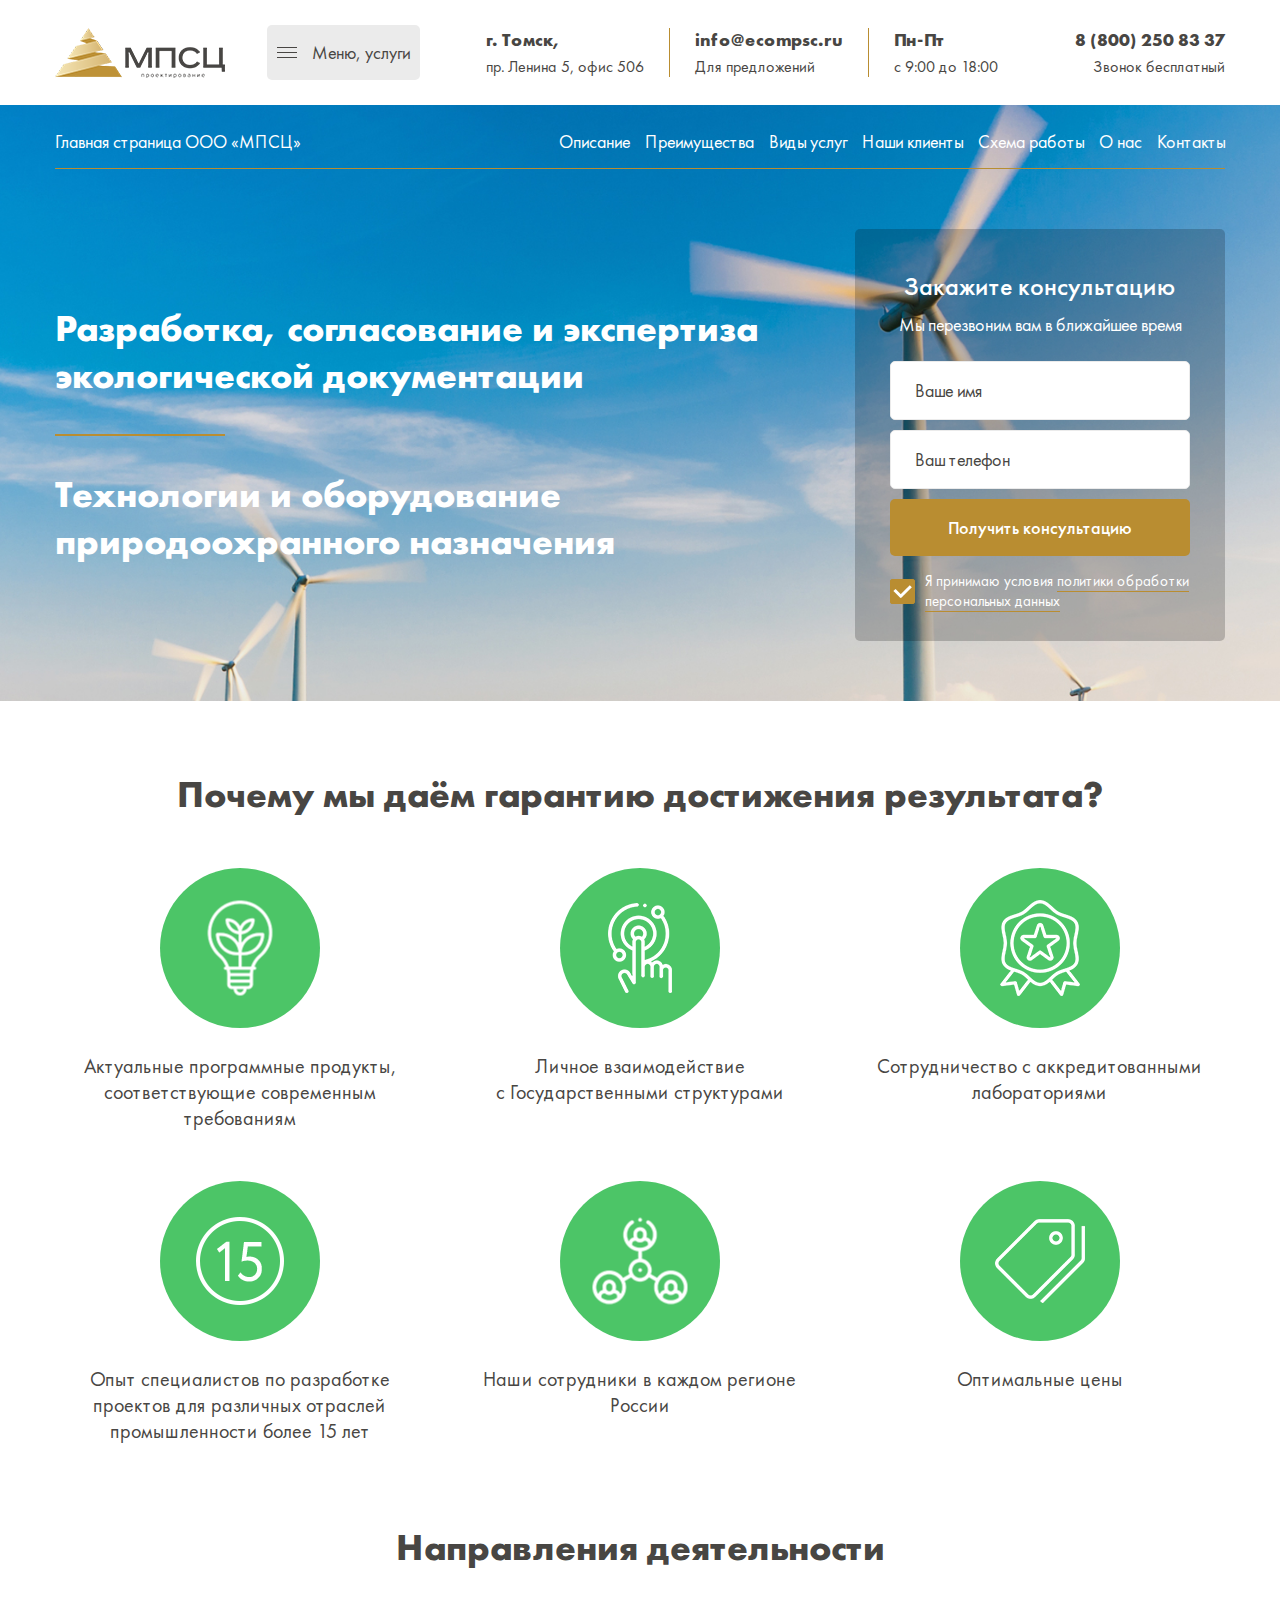
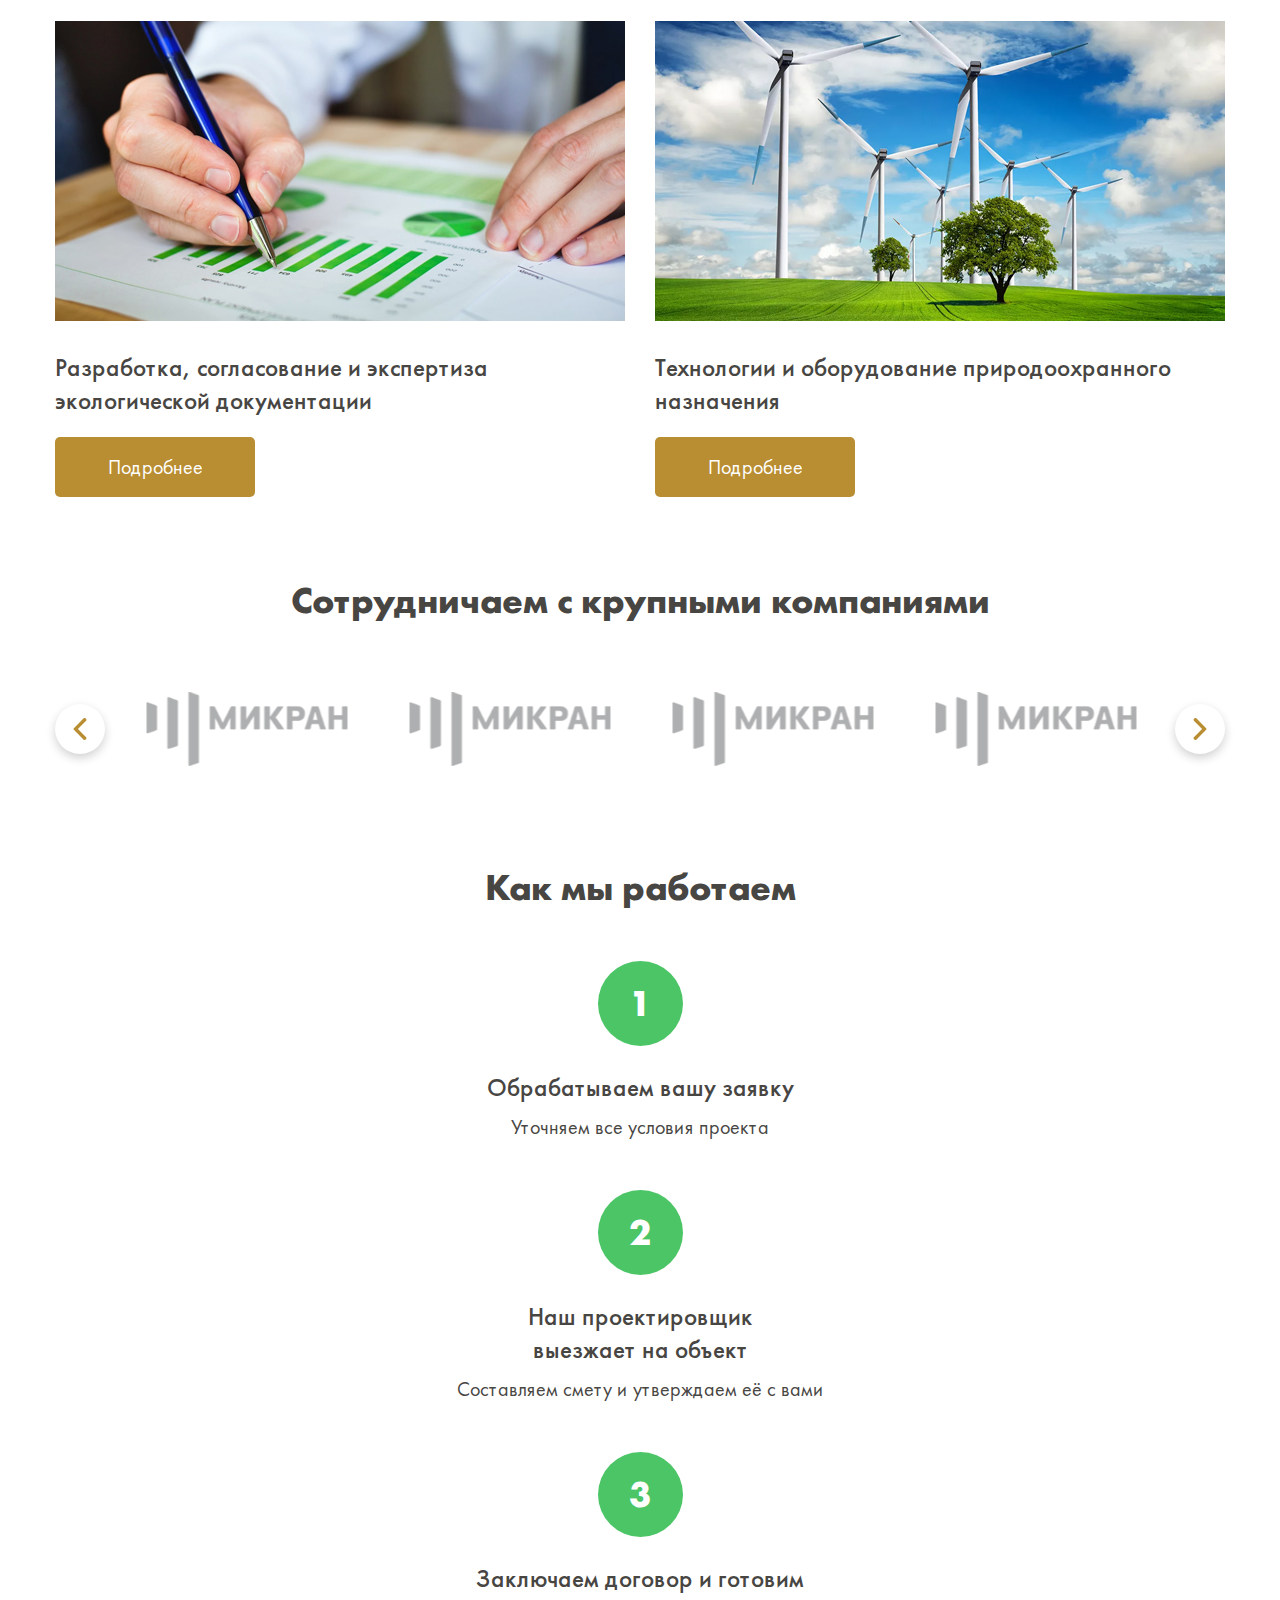
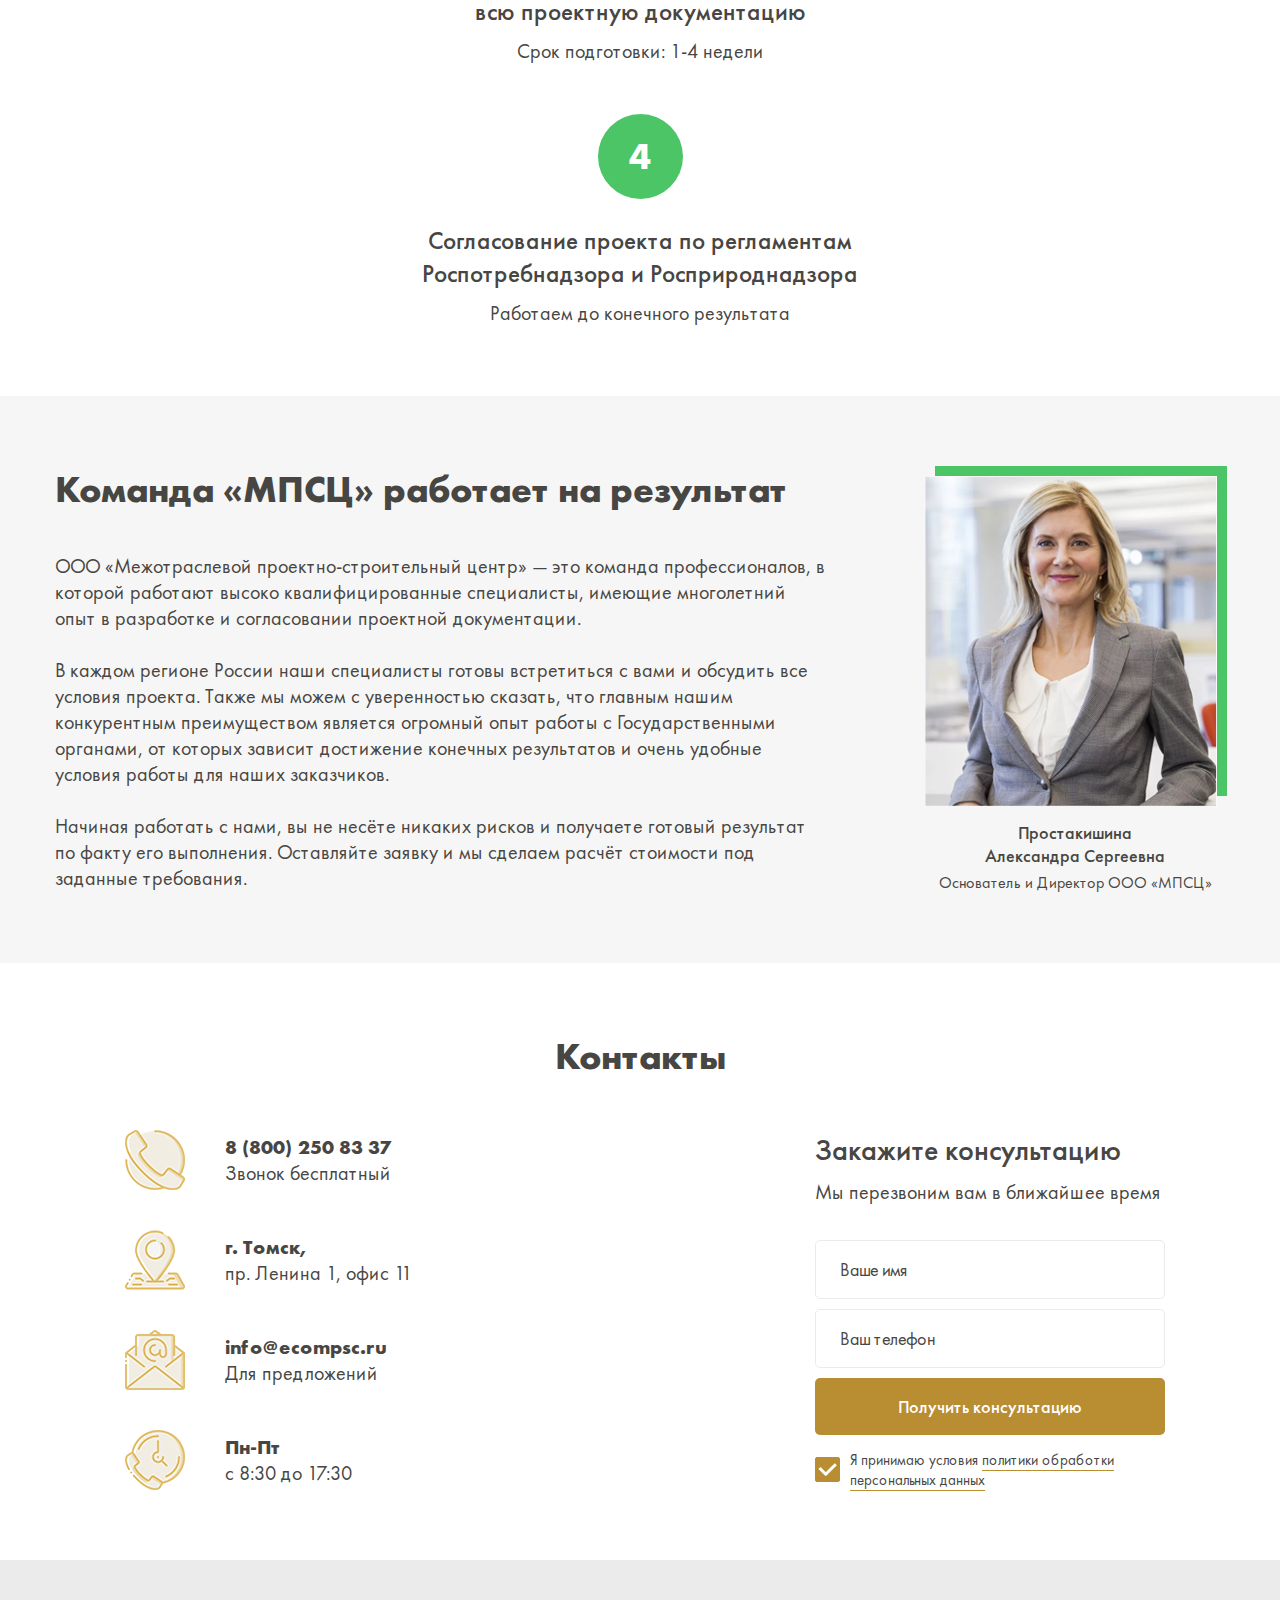
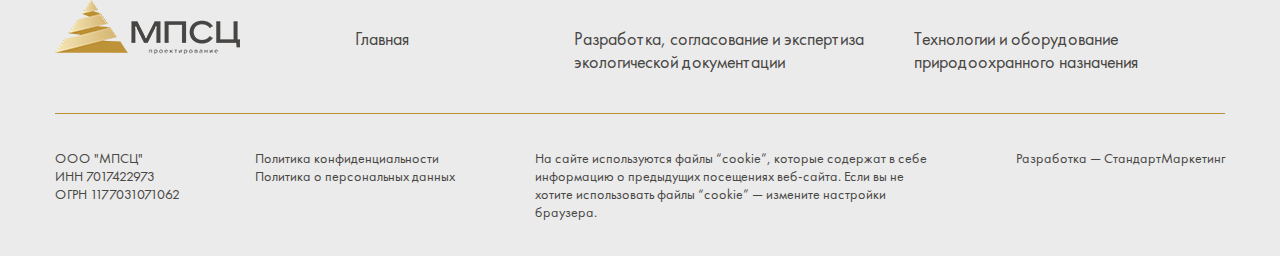
==== commit 66f76020: "sdfvdsfv" ====
--- a/index.html
+++ b/index.html
@@ -27,11 +27,21 @@
 					<div class="header-logo">
 						<a href="/"><img src="i/logo.png"></a>
 					</div>
-					<div class="header-menu-btn">
-						<div class="burger">
-							<div class="burger-el"></div>
-						</div>
-						<span>Меню, услуги</span>
+					<div class="header-menu">
+						<div class="header-menu-btn">
+							<div class="burger">
+								<div class="burger-el"></div>
+							</div>
+							<span>Меню, услуги</span>
+						</div>
+						<div class="menu-drop">
+							<ul>
+								<li><a href="/">Главная</a></li>
+								<li><a href="/">Экологическая документация</a></li>
+								<li><a href="/">Новости</a></li>
+								<li><a href="/">Контакты</a></li>
+							</ul>
+						</div>
 					</div>
 					<div class="header-contacts">
 						<div class="item">
@@ -52,6 +62,29 @@
 						<span>Звонок бесплатный</span>
 					</div>
 				</div>
+			</div>
+			<div class="mobile-menu">
+				<div class="close-btn"></div>
+				<ul class="nav">
+					<li><a href="/">Главная</a></li>
+					<li><a href="/">Экологическая документация</a></li>
+					<li><a href="/">Новости</a></li>
+					<li><a href="/">Контакты</a></li>
+				</ul>
+				<ul class="menu-contacts">
+					<li>
+						<div class="title">г. Томск,</div>
+						<span>пр.&nbsp;Ленина&nbsp;5, офис&nbsp;506</span>
+					</li>
+					<li>
+						<div class="title"><a href="mailto:info@ecompsc.ru">info@ecompsc.ru</a></div>
+						<span>Для предложений</span>
+					</li>
+					<li>
+						<div class="title">Пн-Пт</div>
+						<span>с&nbsp;9:00 до&nbsp;18:00</span>
+					</li>
+				</ul>
 			</div>
 		</div>
 
@@ -145,7 +178,7 @@
 					<li>
 						<div class="image"><img src="i/direct-2.jpg"></div>
 						<div class="title">Технологии и&nbsp;оборудование природоохранного назначения</div>
-						<a href="#" data-scroll-offset="30" class="b-btn">Подробнее</a>
+						<a href="#" class="b-btn">Подробнее</a>
 					</li>
 				</ul>
 			</div>
@@ -307,6 +340,30 @@
 		</div>
 
 		<div style="display:none;">
+			<div class="popup" id="popup-calc">
+				<div class="title">Получить точную стоимость</div>
+				<div class="b-form">
+					<form>
+						<div class="b-input">
+							<input type="text" placeholder="Ваше имя">
+						</div>
+						<div class="b-input">
+							<input type="tel" placeholder="Ваш телефон">
+						</div>
+						<button type="submit" class="b-btn">Рассчитать стоимость</button>
+						<div class="policy-text"><div class="radio-btn active"></div>Я принимаю условия <a href="#popup-policy" class="fancybox">политики обработки персональных данных</a></div>
+					</form>
+				</div>
+			</div>
+
+			<div class="popup popup-policy" id="popup-policy">
+				<div class="title">Соглашение на обработку персональных данных</div>
+				<div class="popup-text">
+					<p>Данное соглашение создано нами с целью максимальной защищенности ваших данных. Пожалуйста, прочтите внимательно нашу политику конфиденциальности.<br> Когда вы отправляете заявку на нашем сайте с целью получения услуг, какой-либо справочной информации или обратной связи, вы автоматически даете согласие на обработку нами ваших персональных данных, а также иной информации: хранение, использование и сбор. Мы гарантируем, что ваши личные и персональные данные никогда не будут переданы третьим лицам.</p><br>
+					<p>Все указываемые персональные данные, такие как:<br> • адрес электронной почты,<br> • ваше имя,<br> • контактный номер телефона</p><br>
+					<p>Мы используем исключительно для связи с вами в следующих случаях: ответ на вопросы, обработка ваших заявок.</p>
+				</div>
+			</div>
 		</div>
 	</div>
 
--- a/css/layout.css
+++ b/css/layout.css
@@ -291,18 +291,18 @@
 	height: 40px;
 	z-index: 10;
     cursor: pointer;
-    top: 15px;
-    right: 30px;
+    top: 10px;
+    left: 10px;
 }
 .close-btn::after {
 	content: '';
 	position: absolute;
     border-radius: 100px;
     left: 5px;
-    top: calc(50% - 2px);
+    top: calc(50% - 1.5px);
     width: 30px;
-    height: 4px;
-    background-color: #000000;
+    height: 3px;
+    background-color: #b98d31;
     -webkit-transform: rotate(-45deg);
     -moz-transform: rotate(-45deg);
     -ms-transform: rotate(-45deg);
@@ -313,10 +313,10 @@
     position: absolute;
     border-radius: 100px;
     left: 5px;
-    top: calc(50% - 2px);
+    top: calc(50% - 1.5px);
     width: 30px;
-    height: 4px;
-    background-color: #000000;
+    height: 3px;
+    background-color: #b98d31;
     -webkit-transform: rotate(45deg);
     -moz-transform: rotate(45deg);
     -ms-transform: rotate(45deg);
--- a/css/main.css
+++ b/css/main.css
@@ -18,6 +18,9 @@
 .header-logo img {
 	display: block;
 	max-width: 100%;
+}
+.header-menu {
+	position: relative;
 }
 .header-menu-btn {
 	width: 100%;
@@ -86,6 +89,44 @@
 	-ms-transform: rotate(-45deg);
 	transform: rotate(-45deg);
 }
+.header-menu .menu-drop {
+	display: none;
+	width: 100%;
+	min-width: 300px;
+	padding: 15px;
+	border-radius: 5px;
+	background-color: #ffffff;
+	box-shadow: 0 0 20px 5px rgba(0,0,0,0.2);
+	position: absolute;
+	left: 0;
+	top: calc(100% + 20px);
+	text-align: left;
+}
+.header-menu .menu-drop.active {
+	display: block;
+}
+.header-menu .menu-drop:before {
+	content: '';
+	width: 0;
+	height: 0;
+	border: 6px solid transparent;
+	border-top: 0;
+	border-bottom: 10px solid #ffffff;
+	position: absolute;
+	left: 15px;
+	bottom: 100%;
+}
+.header-menu .menu-drop ul > li {
+	font-size: 20px;
+	font-weight: 500;
+	margin-bottom: 5px;
+}
+.header-menu .menu-drop ul > li:last-child {
+	margin-bottom: 0;
+}
+.header-menu .menu-drop ul > li a:hover {
+	opacity: 0.7;
+}
 .header-contacts {
 	display: -webkit-flex;
 	display: -ms-flexbox;
@@ -125,6 +166,35 @@
 	font-weight: 700;
 }
 .header-phone span {
+	display: block;
+	font-size: 16px;
+	margin-top: 5px;
+}
+.mobile-menu .nav > li {
+	font-size: 20px;
+	font-weight: 500;
+	margin-bottom: 10px;
+}
+.mobile-menu .nav > li:last-child {
+	margin-bottom: 0;
+}
+.mobile-menu .nav > li a:hover {
+	opacity: 0.7;
+}
+.mobile-menu .menu-contacts {
+	margin-top: 30px;
+}
+.mobile-menu .menu-contacts > li {
+	margin-bottom: 15px;
+}
+.mobile-menu .menu-contacts > li:last-child {
+	margin-bottom: 0;
+}
+.mobile-menu .menu-contacts > li .title {
+	font-size: 18px;
+	font-weight: 700;
+}
+.mobile-menu .menu-contacts > li span {
 	display: block;
 	font-size: 16px;
 	margin-top: 5px;
@@ -209,6 +279,20 @@
 	max-width: 210px;
 	font-size: 14px;
 	text-align: right;
+}
+
+.breadcrumbs {
+	position: relative;
+	padding: 25px 0 0;
+	text-align: left;
+}
+.breadcrumbs ul {
+	padding-bottom: 15px;
+	border-bottom: 1px solid #b98d31;
+}
+.breadcrumbs ul > li {
+	display: inline;
+	font-size: 18px;
 }
 
 .b-section {
@@ -261,6 +345,15 @@
 }
 .b-btn:hover {
 	background-color: #dbaf53;
+}
+.b-btn.b-more-btn {
+	font-size: 20px;
+	max-width: 230px;
+	margin: 50px auto 0;
+	background-color: #4cc567;
+}
+.b-btn.b-more-btn:hover {
+	background-color: #3bb456;
 }
 
 .b-form {
@@ -368,6 +461,12 @@
 	height: 2px;
 	margin: 35px 0;
 	background-color: #b98d31;
+}
+.b-face .face-content .content .text {
+	font-weight: 500;
+	max-width: 590px;
+	font-size: 24px;
+	margin-top: 50px;
 }
 .b-face .face-content .form-wrap {
 	width: 100%;
@@ -639,6 +738,179 @@
 	margin-top: 35px;
 }
 
+.b-news {
+	display: -webkit-flex;
+	display: -ms-flexbox;
+	display: flex;
+	justify-content: flex-start;
+	align-items: flex-start;
+	flex-wrap: wrap;
+	margin-top: 20px;
+}
+.b-news > li {
+	width: calc(100%/3 - 20px);
+	margin-top: 30px;
+	margin-right: 30px;
+	text-align: left;
+}
+.b-news > li:nth-child(3n) {
+	margin-right: 0;
+}
+.b-news > li .image {
+	display: block;
+	position: relative;
+	width: 100%;
+	height: 240px;
+	background-repeat: no-repeat;
+	background-position: center;
+	background-size: cover;
+}
+.b-news > li .cat {
+	display: inline-block;
+	padding: 12px 25px;
+	border-radius: 5px;
+	margin-top: 15px;
+	font-size: 15px;
+	background-color: #f3f3f3;
+}
+.b-news > li .date {
+	font-size: 16px;
+	color: #9f9f9f;
+	margin-top: 15px;
+}
+.b-news > li .name {
+	font-weight: 500;
+	font-size: 21px;
+	margin-top: 5px;
+}
+
+.b-news-block {
+	margin-top: 30px;
+}
+.b-news-block .cat {
+	display: inline-block;
+	padding: 12px 25px;
+	border-radius: 5px;
+	font-size: 15px;
+	background-color: #f3f3f3;
+}
+.b-news-block .date {
+	font-size: 16px;
+	color: #9f9f9f;
+	margin-top: 30px;
+}
+.b-news-block .image {
+	margin-top: 30px;
+}
+.b-news-block .image img {
+	display: block;
+	max-width: 100%;
+	margin: 0 auto;
+}
+.b-news-block .b-text {
+	max-width: 830px;
+	margin: 50px auto 0;
+}
+
+.b-map {
+	margin-top: 70px;
+}
+.b-map iframe {
+	display: block;
+	width: 100% !important;
+	height: 500px !important;
+}
+
+.b-services {
+	display: -webkit-flex;
+	display: -ms-flexbox;
+	display: flex;
+	justify-content: flex-start;
+	align-items: stretch;
+	flex-wrap: wrap;
+	margin-top: 20px;
+}
+.b-services > li {
+	width: calc(25% - 22.5px);
+	margin-top: 30px;
+	margin-right: 30px;
+	display: -webkit-flex;
+	display: -ms-flexbox;
+	display: flex;
+	justify-content: flex-start;
+	align-items: center;
+	align-content: space-between;
+	flex-wrap: wrap;
+}
+.b-services > li:nth-child(4n) {
+	margin-right: 0;
+}
+.b-services > li .top {
+	width: 100%;
+}
+.b-services > li .image img {
+	display: block;
+	max-width: 100%;
+	margin: 0 auto;
+}
+.b-services > li .name {
+	margin-top: 20px;
+	font-size: 18px;
+	font-weight: 500;
+}
+.b-services > li .b-btn {
+	padding: 14px 10px;
+	margin-top: 20px;
+}
+
+.popup {
+	width: 95%;
+	max-width: 560px;
+	padding: 30px;
+	background-color: #ffffff;
+	text-align: center;
+	border-radius: 10px;
+}
+.popup.popup-policy {
+	text-align: left;
+	max-width: 760px;
+}
+.popup .title {
+	display: block;
+	font-size: 24px;
+	font-weight: 700;
+}
+.popup .b-form {
+	margin-top: 30px;
+}
+.popup .popup-text {
+	margin-top: 30px;
+	text-align: left;
+	font-size: 18px;
+}
+
+.b-thanks {
+	display: -webkit-flex;
+	display: -ms-flexbox;
+	display: flex;
+	justify-content: center;
+	align-content: center;
+	align-items: center;
+	flex-wrap: wrap;
+	min-height: calc(100vh - 245px);
+}
+.b-thanks .content {
+	width: 100%;
+}
+.b-thanks .subtitle {
+	margin-top: 20px;
+	font-size: 24px;
+}
+.b-thanks .b-btn {
+	margin: 50px auto 0;
+	max-width: 300px;
+}
+
 
 
 @media screen and (max-width: 1230px){
@@ -650,12 +922,16 @@
 		max-width: 350px;
 		padding: 0;
 	}
+
+	.b-thanks {
+		min-height: calc(100vh - 260px);
+	}
 }
 @media screen and (max-width: 1024px){
 	.header {
 		padding: 15px 0;
 	}
-	.header-menu-btn, .header-contacts {
+	.header-menu-btn, .header-contacts, .header-menu {
 		display: none;
 	}
 
@@ -699,6 +975,28 @@
 	.b-person-text .content {
 		width: calc(100% - 330px);
 	}
+
+	.b-news {
+		justify-content: space-between;
+	}
+	.b-news > li {
+		width: calc(50% - 15px);
+		margin-right: 0;
+	}
+
+	.b-services > li {
+		width: calc(100%/3 - 20px);
+	}
+	.b-services > li:nth-child(4n) {
+		margin-right: 30px;
+	}
+	.b-services > li:nth-child(3n) {
+		margin-right: 0;
+	}
+
+	.b-thanks {
+		min-height: calc(100vh - 220px);
+	}
 }
 @media screen and (max-width: 768px){
 	.header {
@@ -716,6 +1014,15 @@
 	.header-phone span {
 		font-size: 12px;
 		margin-top: 0;
+	}
+	.mobile-menu .nav > li {
+		font-size: 18px;
+	}
+	.mobile-menu .menu-contacts > li .title {
+		font-size: 16px;
+	}
+	.mobile-menu .menu-contacts > li span {
+		font-size: 14px;
 	}
 
 	.footer {
@@ -759,6 +1066,16 @@
 		font-size: 12px;
 	}
 
+	.breadcrumbs {
+		padding: 10px 0 0;
+	}
+	.breadcrumbs ul {
+		padding-bottom: 10px;
+	}
+	.breadcrumbs ul > li {
+		font-size: 12px;
+	}
+
 	.b-section {
 		padding: 25px 0;
 	}
@@ -787,6 +1104,11 @@
 		font-size: 14px;
 		padding: 16px 10px;
 	}
+	.b-btn.b-more-btn {
+		font-size: 16px;
+		margin: 30px auto 0;
+		padding: 15px 10px;
+	}
 
 	.b-input input, .b-input textarea {
 		padding: 16px 14px;
@@ -820,6 +1142,11 @@
 	}
 	.b-face .face-content .content .line {
 		margin: 15px auto;
+	}
+	.b-face .face-content .content .text {
+		margin: 20px auto 0;
+		font-size: 18px;
+		max-width: 460px;
 	}
 	.b-face .face-content .form-wrap {
 		margin-top: 30px;
@@ -951,6 +1278,96 @@
 		margin-top: 20px;
 		max-width: 300px;
 	}
+
+	.b-news {
+		margin-top: 10px;
+	}
+	.b-news > li {
+		width: calc(50% - 10px);
+		margin-top: 20px;
+	}
+	.b-news > li .cat {
+		padding: 10px 15px;
+		font-size: 13px;
+		margin-top: 10px;
+	}
+	.b-news > li .date {
+		font-size: 14px;
+		margin-top: 10px;
+	}
+	.b-news > li .name {
+		font-size: 18px;
+	}
+
+	.b-news-block {
+		margin-top: 20px;
+	}
+	.b-news-block .cat {
+		padding: 10px 15px;
+		font-size: 13px;
+	}
+	.b-news-block .date {
+		font-size: 14px;
+		margin-top: 15px;
+	}
+	.b-news-block .image {
+		margin-top: 15px;
+	}
+	.b-news-block .b-text {
+		margin-top: 20px;
+	}
+
+	.b-map {
+		margin-top: 40px;
+	}
+	.b-map iframe {
+		height: 400px !important;
+	}
+
+	.b-services {
+		margin-top: 10px;
+		justify-content: space-between;
+	}
+	.b-services > li {
+		width: calc(50% - 10px);
+		margin-top: 20px;
+		margin-right: 0;
+	}
+	.b-services > li:nth-child(4n) {
+		margin-right: 0;
+	}
+	.b-services > li .name {
+		font-size: 14px;
+		margin-top: 10px;
+	}
+	.b-services > li .b-btn {
+		margin-top: 15px;
+	}
+
+	.popup {
+		padding: 20px;
+	}
+	.popup .title {
+		font-size: 20px;
+	}
+	.popup .b-form {
+		margin-top: 20px;
+	}
+	.popup .popup-text {
+		font-size: 14px;
+		margin-top: 20px;
+	}
+
+	.b-thanks {
+		min-height: calc(100vh - 160px);
+	}
+	.b-thanks .subtitle {
+		margin-top: 10px;
+		font-size: 18px;
+	}
+	.b-thanks .b-btn {
+		margin: 30px auto 0;
+	}
 }
 @media screen and (max-width: 620px){
 	.b-advs {
@@ -968,4 +1385,30 @@
 	.b-cards > li {
 		width: 100%;
 	}
+
+	.b-news {
+		display: block;
+		margin-top: 30px;
+	}
+	.b-news > li {
+		width: 100%;
+		margin: 20px auto 0;
+	}
+	.b-news > li:nth-child(3n) {
+		margin-right: auto;
+	}
+
+	.b-services {
+		display: block;
+		margin-top: 30px;
+	}
+	.b-services > li {
+		display: block;
+		width: 100%;
+		margin: 20px auto 0;
+	}
+	.b-services > li:nth-child(4n),
+	.b-services > li:nth-child(3n) {
+		margin-right: auto;
+	}
 }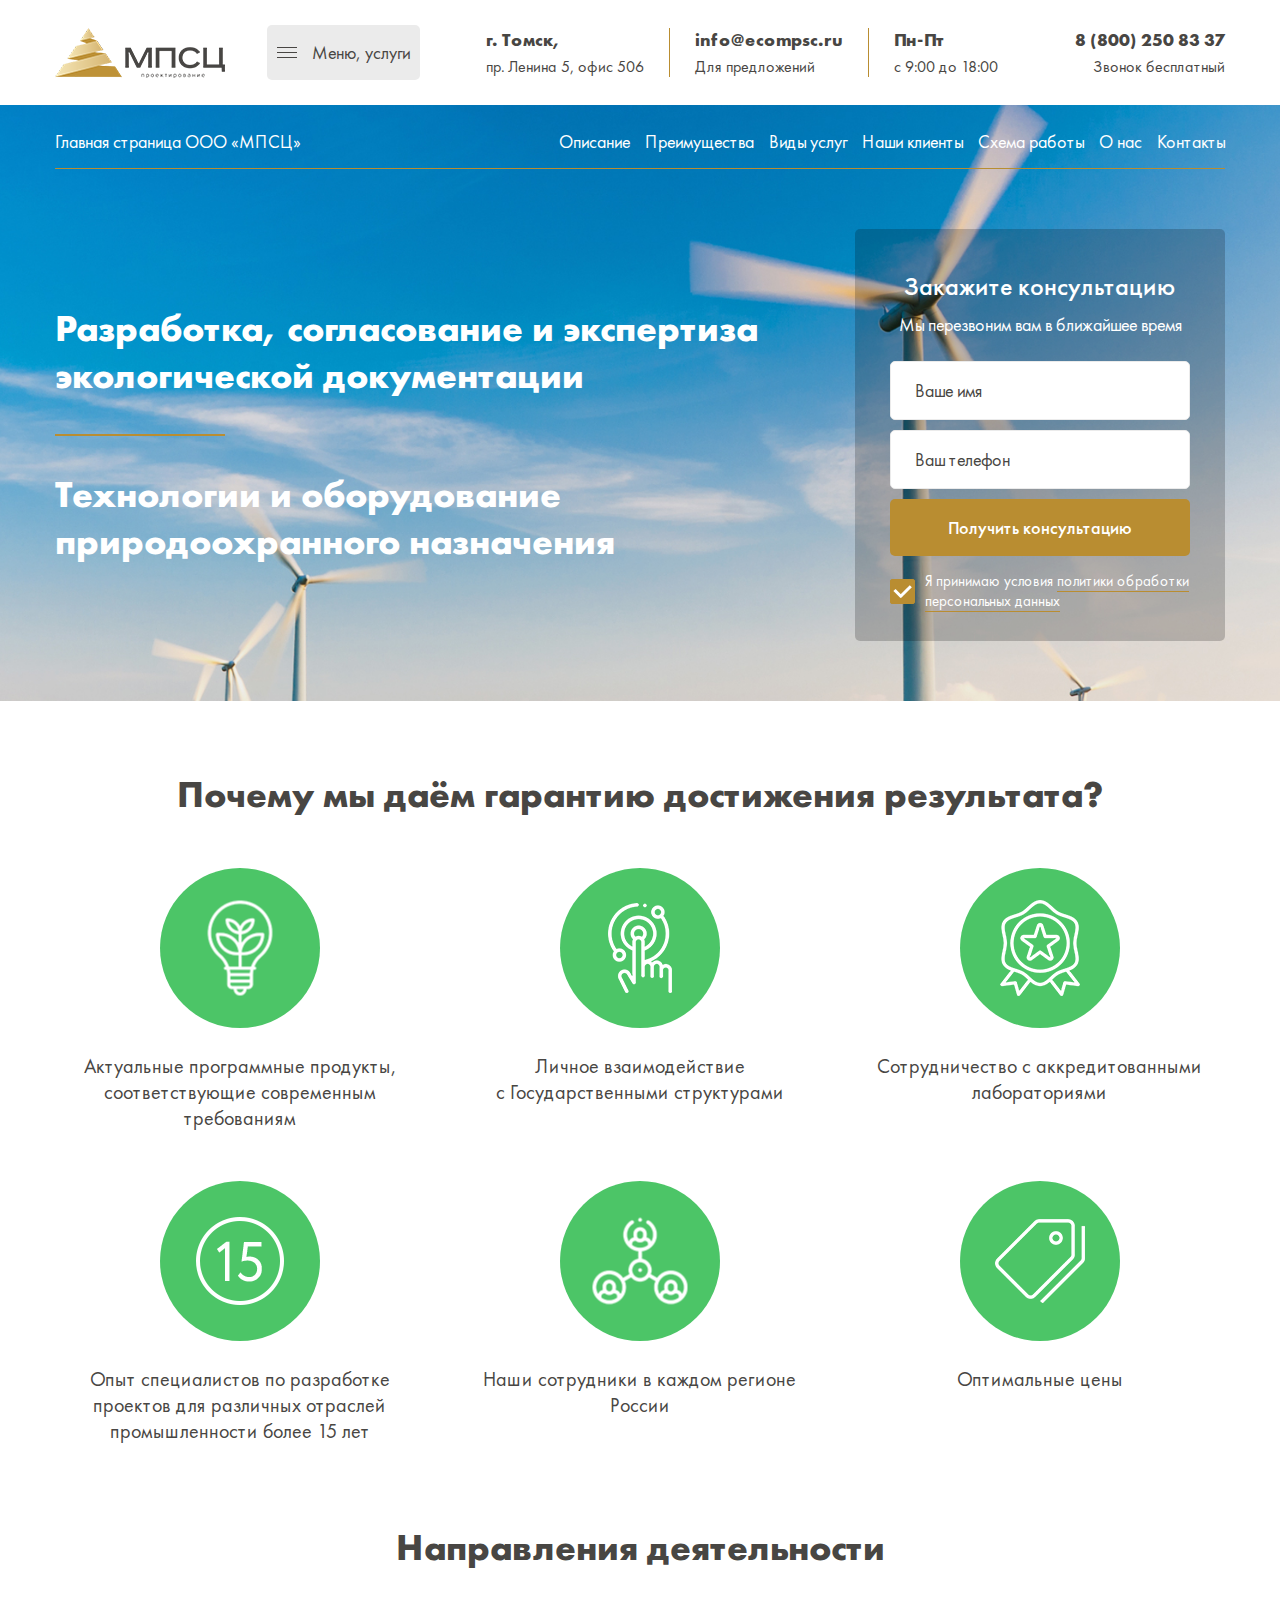
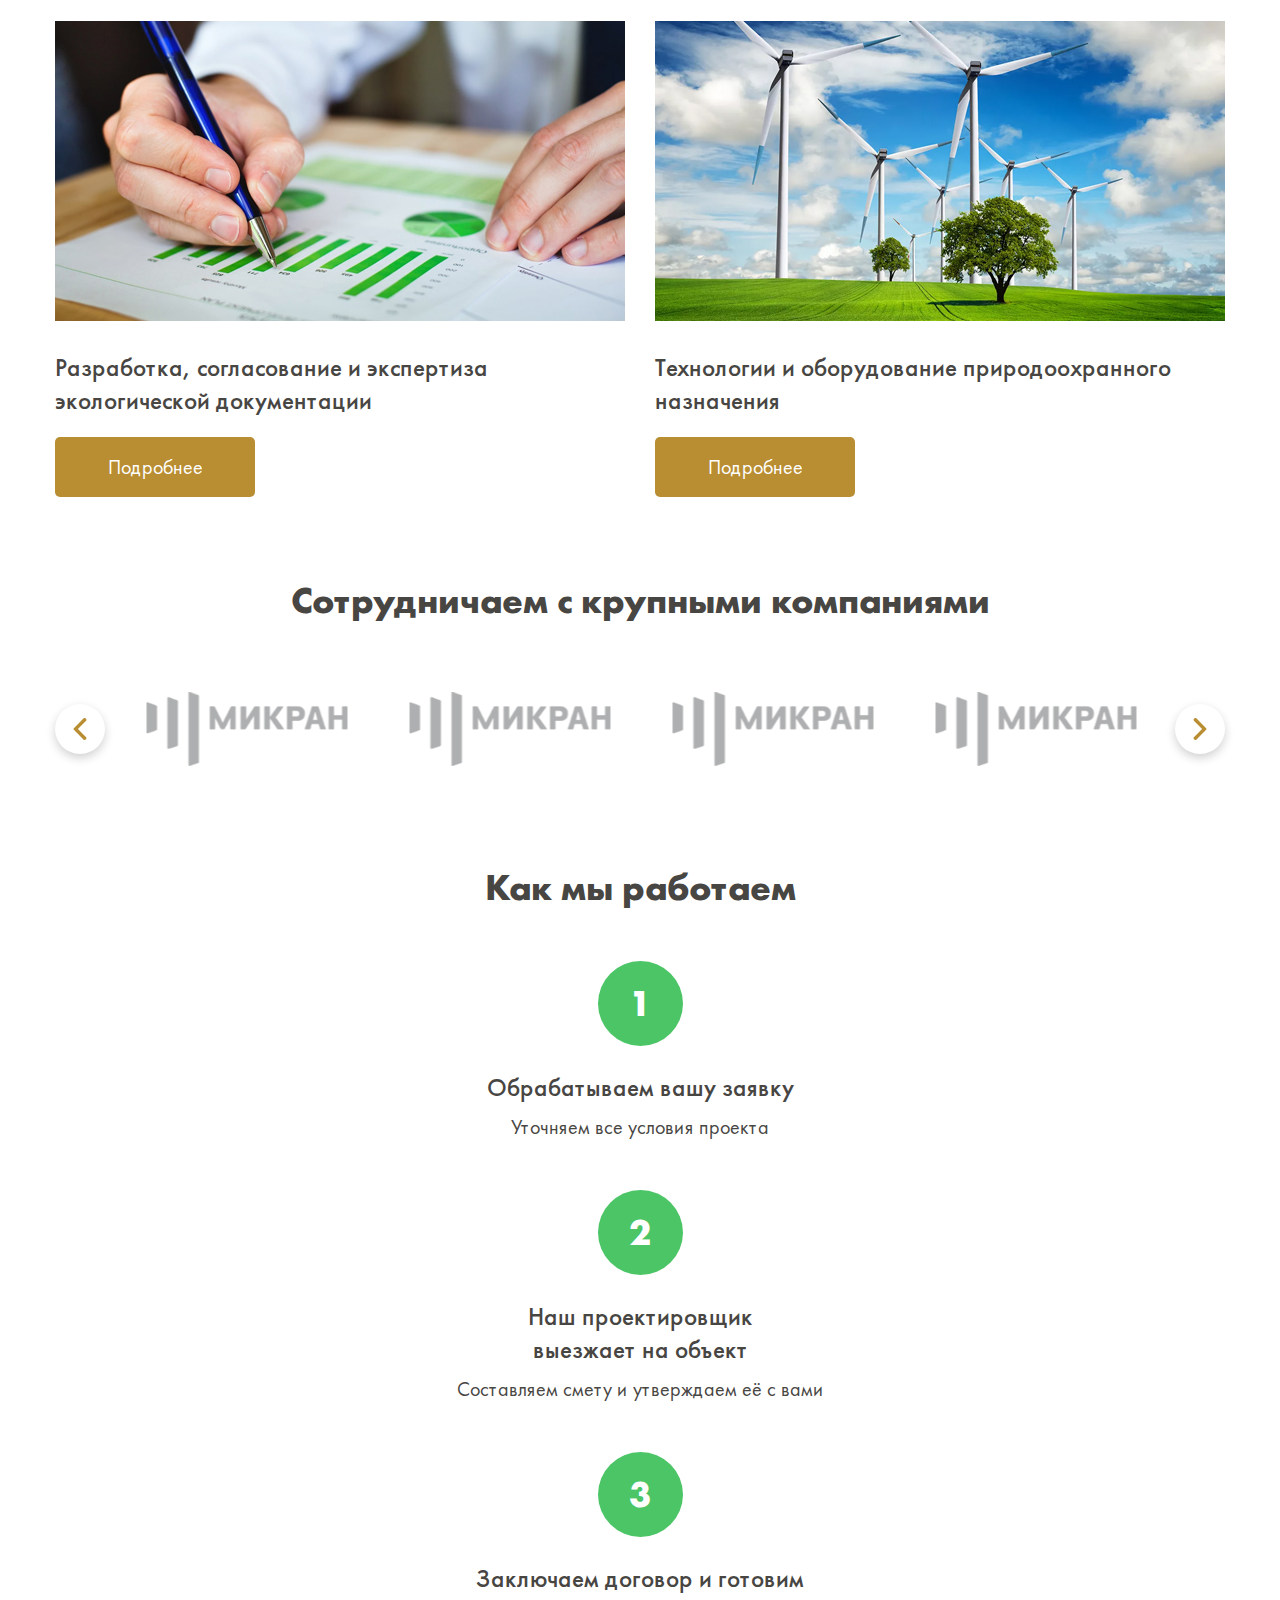
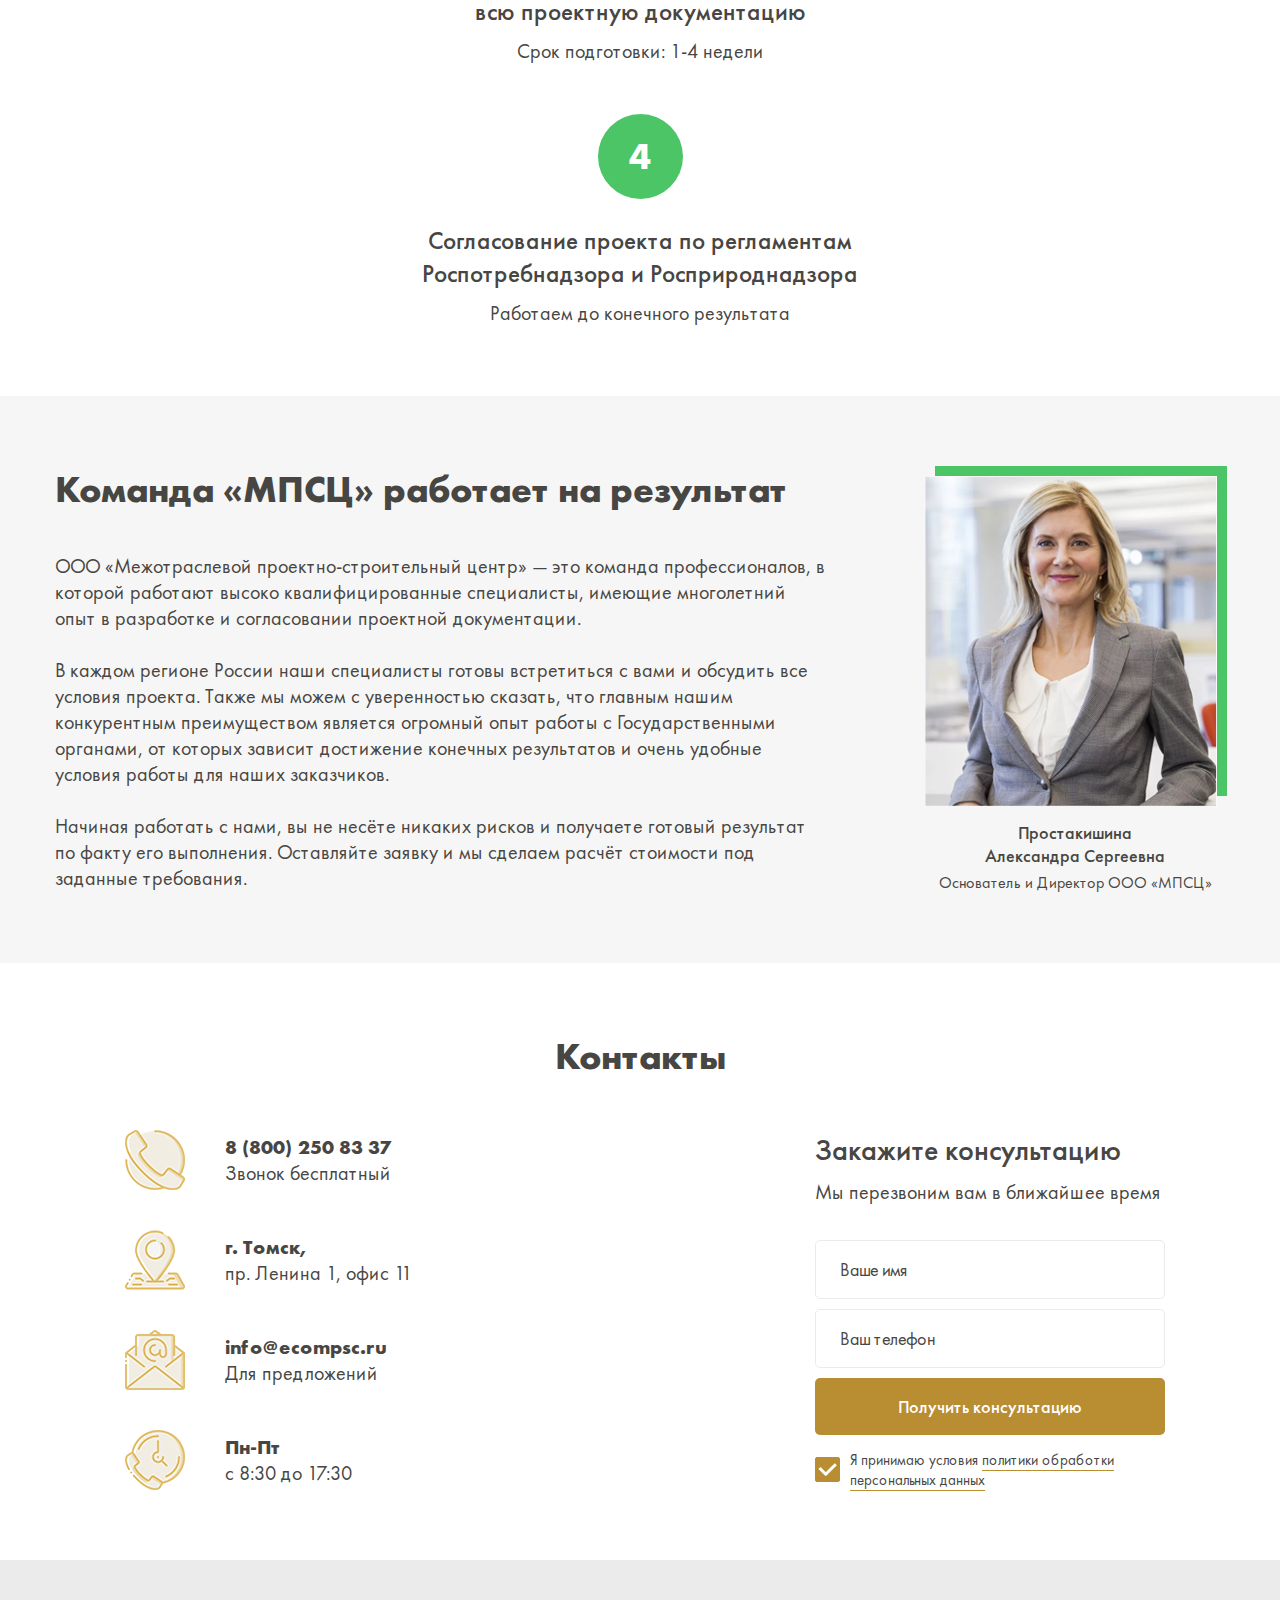
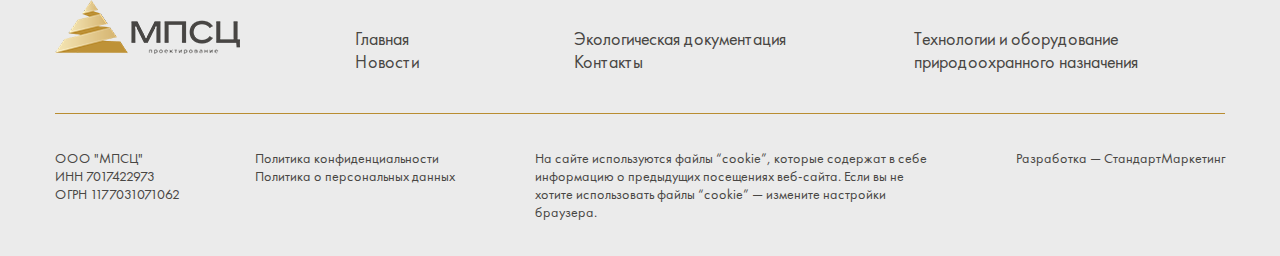
==== commit 3a67532d: "sfdvdsfv" ====
--- a/index.html
+++ b/index.html
@@ -94,18 +94,18 @@
 					<div class="wrap">
 						<div class="title">Главная страница ООО «МПСЦ»</div>
 						<ul class="face-nav">
-							<li><a href="#" class="nav-a">Описание</a></li>
-							<li><a href="#" class="nav-a">Преимущества</a></li>
-							<li><a href="#" class="nav-a">Виды услуг</a></li>
-							<li><a href="#" class="nav-a">Наши клиенты</a></li>
-							<li><a href="#" class="nav-a">Схема работы</a></li>
-							<li><a href="#" class="nav-a">О нас</a></li>
-							<li><a href="#" class="nav-a">Контакты</a></li>
-						</ul>
-					</div>
-				</div>
-			</div>
-			<div class="face-content">
+							<li><a href="#descr" class="nav-a">Описание</a></li>
+							<li><a href="#advs" class="nav-a">Преимущества</a></li>
+							<li><a href="#services" class="nav-a">Виды услуг</a></li>
+							<li><a href="#clients" class="nav-a">Наши клиенты</a></li>
+							<li><a href="#scheme" class="nav-a">Схема работы</a></li>
+							<li><a href="#about" class="nav-a">О нас</a></li>
+							<li><a href="#contacts" class="nav-a">Контакты</a></li>
+						</ul>
+					</div>
+				</div>
+			</div>
+			<div class="face-content" id="descr">
 				<div class="container">
 					<div class="wrap">
 						<div class="content">
@@ -134,7 +134,7 @@
 			</div>
 		</div>
 
-		<div class="b-section first">
+		<div class="b-section first" id="advs">
 			<div class="container">
 				<h2 class="b-title">Почему мы даём гарантию достижения результата?</h2>
 				<ul class="b-advs">
@@ -166,17 +166,17 @@
 			</div>
 		</div>
 
-		<div class="b-section">
+		<div class="b-section" id="services">
 			<div class="container">
 				<h2 class="b-title">Направления деятельности</h2>
 				<ul class="b-cards">
 					<li>
-						<div class="image"><img src="i/direct-1.jpg"></div>
+						<div class="image"><a href="#"><img src="i/direct-1.jpg"></a></div>
 						<div class="title">Разработка, согласование и&nbsp;экспертиза экологической документации</div>
 						<a href="#" class="b-btn">Подробнее</a>
 					</li>
 					<li>
-						<div class="image"><img src="i/direct-2.jpg"></div>
+						<div class="image"><a href="#"><img src="i/direct-2.jpg"></a></div>
 						<div class="title">Технологии и&nbsp;оборудование природоохранного назначения</div>
 						<a href="#" class="b-btn">Подробнее</a>
 					</li>
@@ -184,7 +184,7 @@
 			</div>
 		</div>
 
-		<div class="b-section">
+		<div class="b-section" id="clients">
 			<div class="container">
 				<h2 class="b-title">Сотрудничаем с&nbsp;крупными компаниями</h2>
 				<div class="b-logos-slider">
@@ -197,7 +197,7 @@
 			</div>
 		</div>
 
-		<div class="b-section last">
+		<div class="b-section last" id="scheme">
 			<div class="container">
 				<h2 class="b-title">Как мы работаем</h2>
 				<ul class="b-steps">
@@ -225,7 +225,7 @@
 			</div>
 		</div>
 
-		<div class="b-section grey-section">
+		<div class="b-section grey-section" id="about">
 			<div class="container">
 				<div class="b-person-text">
 					<div class="content">
@@ -245,7 +245,7 @@
 			</div>
 		</div>
 
-		<div class="b-section last">
+		<div class="b-section last" id="contacts">
 			<div class="container">
 				<h2 class="b-title">Контакты</h2>
 				<div class="b-contacts">
@@ -308,9 +308,11 @@
 					<div class="footer-nav">
 						<ul>
 							<li><a href="/">Главная</a></li>
-						</ul>
-						<ul>
-							<li><a href="/">Разработка, согласование и&nbsp;экспертиза экологической документации</a></li>
+							<li><a href="/">Новости</a></li>
+						</ul>
+						<ul>
+							<li><a href="/">Экологическая документация</a></li>
+							<li><a href="/">Контакты</a></li>
 						</ul>
 						<ul>
 							<li><a href="/">Технологии и&nbsp;оборудование природоохранного назначения</a></li>
--- a/css/main.css
+++ b/css/main.css
@@ -242,6 +242,9 @@
 	font-size: 18px;
 	text-align: left;
 }
+.footer-nav ul > li a:hover {
+	opacity: 0.8;
+}
 .footer-bot {
 	padding-top: 35px;
 	border-top: 1px solid #b98d31;
@@ -268,11 +271,17 @@
 	text-align: left;
 	font-size: 14px;
 }
+.footer-about ul > li a:hover {
+	opacity: 0.8;
+}
 .footer-cookie {
 	font-size: 14px;
 	text-align: left;
 	width: calc(100% - 670px);
 	max-width: 400px;
+}
+.footer-cookie a:hover {
+	opacity: 0.8;
 }
 .footer .logo-dev {
 	width: 100%;
@@ -959,6 +968,9 @@
 	.b-face .face-head .wrap {
 		display: block;
 	}
+	.b-face .face-head .title {
+		display: none;
+	}
 	.b-face .face-head .wrap .face-nav {
 		justify-content: space-between;
 	}
@@ -1122,7 +1134,7 @@
 		overflow-x: auto;
 	}
 	.b-face .face-head .face-nav > li {
-		font-size: 14px;
+		font-size: 16px;
 		white-space: nowrap;
 	}
 	.b-face .face-head .face-nav > li a {
@@ -1179,15 +1191,17 @@
 
 	.b-cards > li {
 		width: calc(50% - 10px);
-		margin-top: 20px;
+		margin-top: 30px;
+		text-align: center;
 	}
 	.b-cards > li .title {
 		font-size: 18px;
-		margin-top: 15px;
+		margin-top: 20px;
 	}
 	.b-cards > li .b-btn {
 		font-size: 14px;
-		margin-top: 10px;
+		margin-top: 20px;
+		max-width: none;
 	}
 
 	.b-logos-slider {
